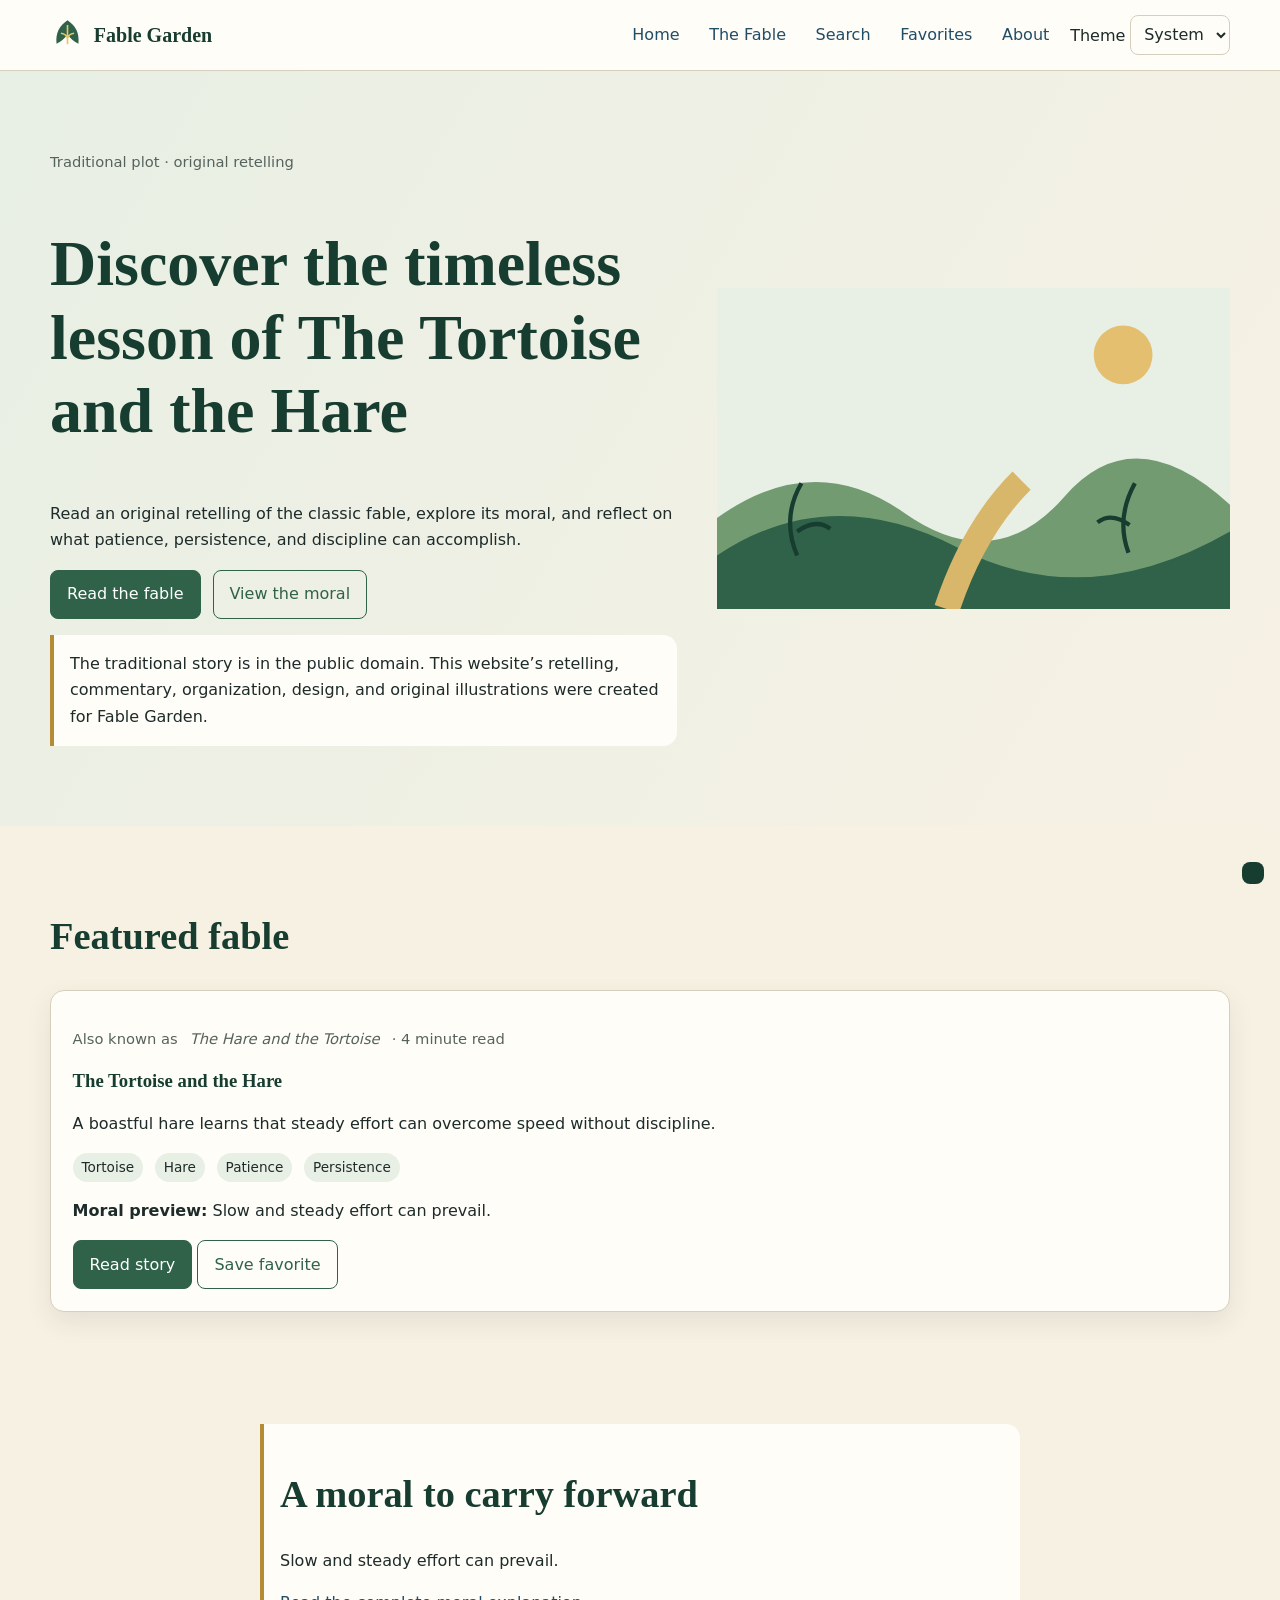
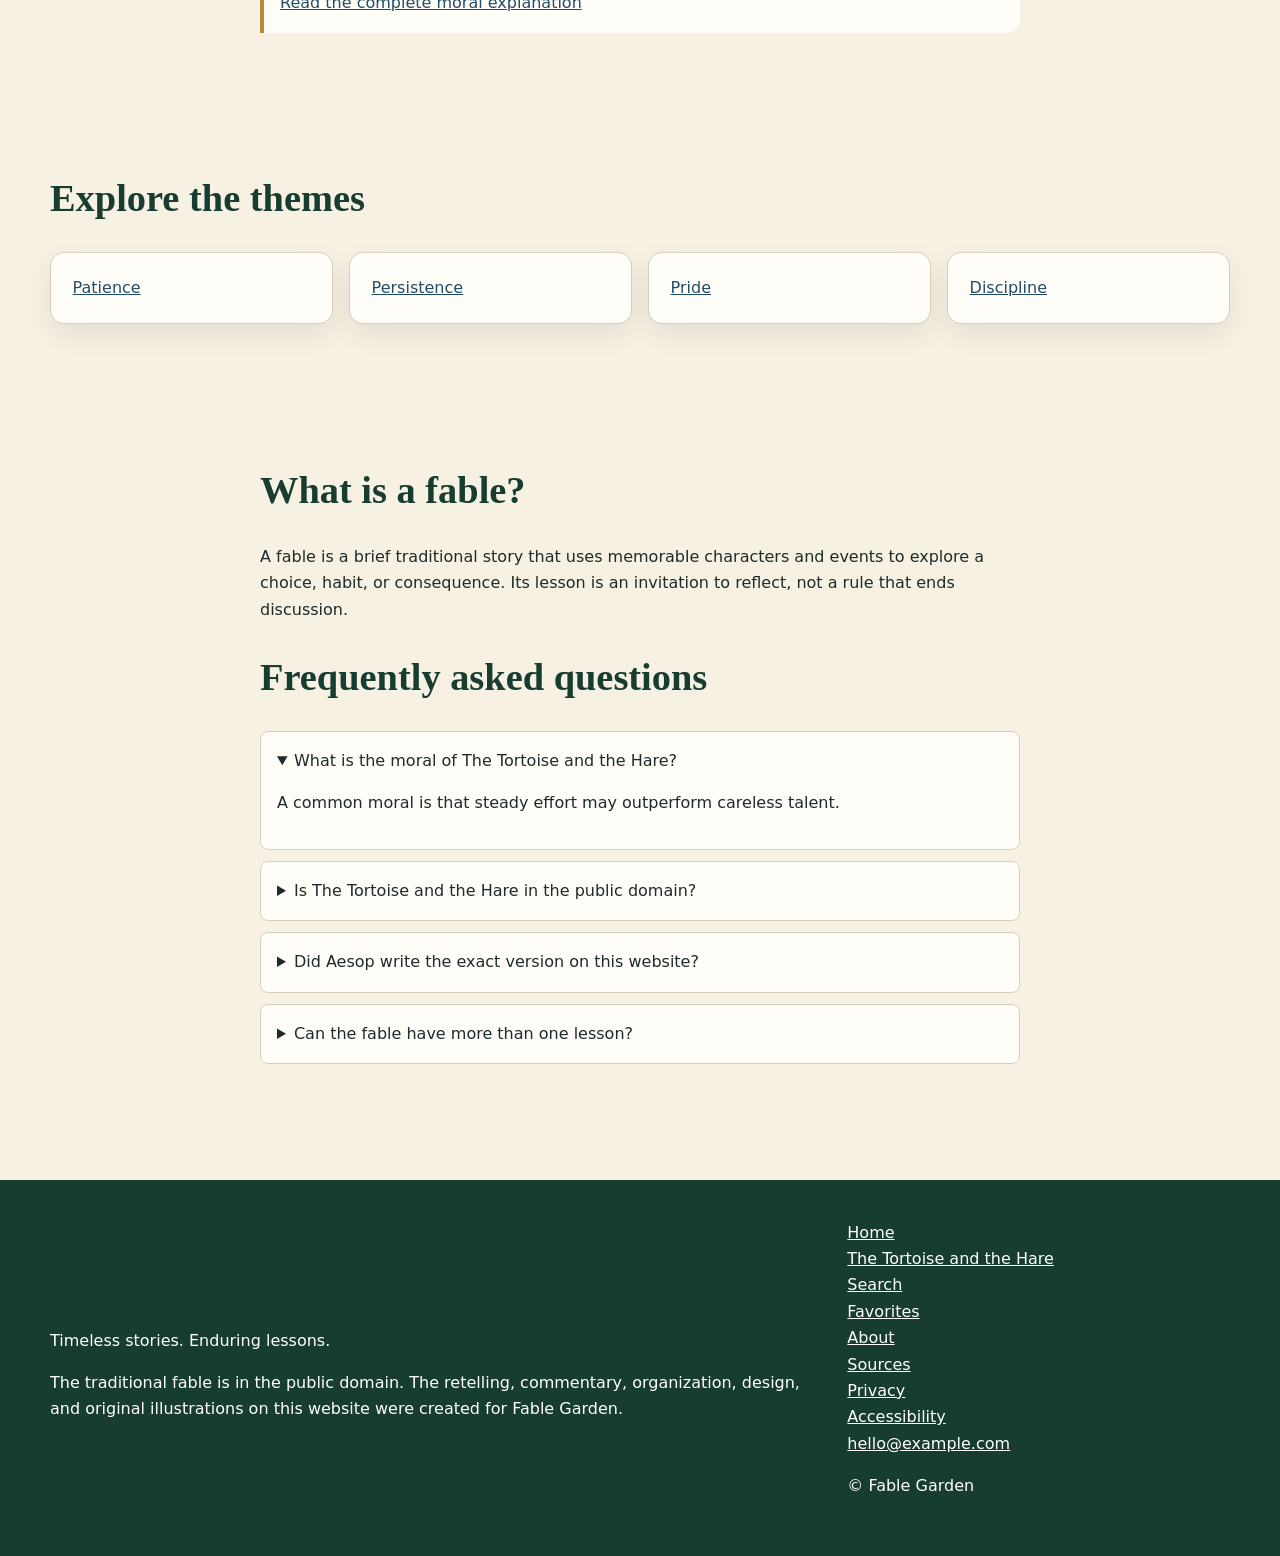
==== fable-garden-test/index.html @ 75334b44 "Build Fable Garden static SEO test site" ====
<!doctype html><html lang="en"><head><meta charset="utf-8"><meta name="viewport" content="width=device-width, initial-scale=1"><title>The Tortoise and the Hare: Story and Moral | Fable Garden</title><meta name="description" content="Read an original retelling of The Tortoise and the Hare, explore its moral, and reflect on patience, persistence, pride, and discipline."><link rel="canonical" href="https://example.com/"><meta property="og:title" content="The Tortoise and the Hare: Story and Moral | Fable Garden"><meta property="og:description" content="Read an original retelling of The Tortoise and the Hare, explore its moral, and reflect on patience, persistence, pride, and discipline."><meta property="og:type" content="website"><meta property="og:url" content="https://example.com/"><meta property="og:image" content="https://example.com/assets/hero-garden.svg"><meta name="twitter:card" content="summary_large_image"><meta name="theme-color" content="#2f6248"><link rel="icon" href="assets/favicon.svg" type="image/svg+xml"><link rel="stylesheet" href="css/styles.css"><link rel="stylesheet" href="css/responsive.css"><link rel="stylesheet" href="css/print.css"><script type="application/ld+json">{"@context":"https://schema.org","@graph":[{"@type":"WebSite","name":"Fable Garden","url":"https://example.com/"},{"@type":"Organization","name":"Fable Garden","url":"https://example.com/"},{"@type":"FAQPage","mainEntity":[{"@type":"Question","name":"What is the moral of The Tortoise and the Hare?","acceptedAnswer":{"@type":"Answer","text":"A common moral is that steady effort may outperform careless talent."}},{"@type":"Question","name":"Is The Tortoise and the Hare in the public domain?","acceptedAnswer":{"@type":"Answer","text":"The traditional story is public domain; this site’s original retelling and artwork are new."}}]}</script></head>
<body data-page="home"><a class="skip" href="#main">Skip to content</a><header class="site-header"><div class="container header-inner"><a class="brand" href="index.html"><img src="assets/logo.svg" alt="" width="35" height="35">Fable Garden</a><button class="menu-button secondary" aria-expanded="false" aria-controls="site-nav">Menu</button><nav class="site-nav" id="site-nav" aria-label="Primary"><a href="index.html">Home</a><a href="fables/tortoise-and-the-hare.html">The Fable</a><a href="search.html">Search</a><a href="favorites.html">Favorites</a><a href="about.html">About</a><label>Theme <select class="theme-select" id="theme-select" aria-label="Theme"><option value="system">System</option><option value="light">Light</option><option value="dark">Dark</option></select></label></nav></div></header><main id="main"><section class="hero"><div class="container hero-grid"><div><p class="meta">Traditional plot · original retelling</p><h1>Discover the timeless lesson of The Tortoise and the Hare</h1><p>Read an original retelling of the classic fable, explore its moral, and reflect on what patience, persistence, and discipline can accomplish.</p><p class="actions"><a class="button" href="fables/tortoise-and-the-hare.html">Read the fable</a><a class="button secondary" href="fables/tortoise-and-the-hare.html#moral">View the moral</a></p><p class="notice">The traditional story is in the public domain. This website’s retelling, commentary, organization, design, and original illustrations were created for Fable Garden.</p></div><img src="assets/hero-garden.svg" alt="A quiet illustrated garden with a winding path" width="960" height="600" decoding="async"></div></section><section class="section"><div class="container"><h2>Featured fable</h2><article class="card"><p class="meta">Also known as <em>The Hare and the Tortoise</em> · 4 minute read</p><h3>The Tortoise and the Hare</h3><p>A boastful hare learns that steady effort can overcome speed without discipline.</p><div class="tags"><span class="tag">Tortoise</span><span class="tag">Hare</span><span class="tag">Patience</span><span class="tag">Persistence</span></div><p><strong>Moral preview:</strong> Slow and steady effort can prevail.</p><a class="button" href="fables/tortoise-and-the-hare.html">Read story</a> <button class="secondary" data-favorite-id="tortoise-and-the-hare" aria-pressed="false">Save favorite</button></article></div></section><section class="section" id="moral"><div class="reading callout"><h2>A moral to carry forward</h2><p>Slow and steady effort can prevail.</p><a href="fables/tortoise-and-the-hare.html#moral">Read the complete moral explanation</a></div></section><section class="section"><div class="container"><h2>Explore the themes</h2><div class="theme-grid"><a class="card" href="search.html?q=patience">Patience</a><a class="card" href="search.html?q=persistence">Persistence</a><a class="card" href="search.html?q=pride">Pride</a><a class="card" href="search.html?q=discipline">Discipline</a></div></div></section><section id="recent-section" class="section hidden"><div class="container"><h2>Recently read</h2><div id="recent-list" class="actions"></div><button id="clear-history" class="secondary">Clear history</button></div></section><section class="section"><div class="reading"><h2>What is a fable?</h2><p>A fable is a brief traditional story that uses memorable characters and events to explore a choice, habit, or consequence. Its lesson is an invitation to reflect, not a rule that ends discussion.</p><h2>Frequently asked questions</h2><div class="faq"><details open><summary>What is the moral of The Tortoise and the Hare?</summary><p>A common moral is that steady effort may outperform careless talent.</p></details><details><summary>Is The Tortoise and the Hare in the public domain?</summary><p>The traditional story is public domain; this site’s original retelling and artwork are new.</p></details><details><summary>Did Aesop write the exact version on this website?</summary><p>No. This is an original retelling of a traditional fable commonly attributed to Aesop.</p></details><details><summary>Can the fable have more than one lesson?</summary><p>Yes. Readers may also reflect on pride, attention, and underestimating others.</p></details></div></div></section></main><footer class="site-footer"><div class="container footer-grid"><div><h2>Fable Garden</h2><p>Timeless stories. Enduring lessons.</p><p>The traditional fable is in the public domain. The retelling, commentary, organization, design, and original illustrations on this website were created for Fable Garden.</p></div><div><a href="index.html">Home</a><br><a href="fables/tortoise-and-the-hare.html">The Tortoise and the Hare</a><br><a href="search.html">Search</a><br><a href="favorites.html">Favorites</a><br><a href="about.html">About</a><br><a href="sources.html">Sources</a><br><a href="privacy.html">Privacy</a><br><a href="accessibility.html">Accessibility</a><br><a href="mailto:hello@example.com">hello@example.com</a><p>© <span data-year></span> Fable Garden</p></div></div></footer><div id="notification-region" class="notification-region" aria-live="polite" aria-atomic="true"></div><script src="js/config.js" defer></script><script src="js/data.js" defer></script><script src="js/utilities.js" defer></script><script src="js/navigation.js" defer></script><script src="js/theme.js" defer></script><script src="js/search.js" defer></script><script src="js/favorites.js" defer></script><script src="js/recent.js" defer></script><script src="js/share.js" defer></script><script src="js/app.js" defer></script></body></html>
---- fable-garden-test/css/styles.css ----
:root{--bg:#f7f1e4;--surface:#fffdf8;--surface-alt:#e8efe4;--text:#1d2b2a;--muted:#56635c;--green:#2f6248;--dark-green:#173c30;--blue:#224d66;--gold:#b68b35;--terra:#a94f3d;--border:#d7cfbe;--focus:#d56c32;--shadow:0 10px 26px #24312616;--radius:14px;--content:1180px;--reading:760px} [data-theme=dark]{--bg:#14221f;--surface:#1c2e29;--surface-alt:#243b33;--text:#f6f0e2;--muted:#c4cec5;--green:#91c59d;--dark-green:#d2ead1;--blue:#a9cde0;--gold:#e4bf70;--terra:#e89078;--border:#476157;--focus:#ffd36c;--shadow:0 10px 26px #0008}*{box-sizing:border-box}html{scroll-behavior:smooth}body{margin:0;background:var(--bg);color:var(--text);font:16px/1.65 Inter,ui-sans-serif,system-ui,-apple-system,"Segoe UI",sans-serif}h1,h2,h3{font-family:Georgia,"Times New Roman",serif;line-height:1.15;color:var(--dark-green)}h1{font-size:clamp(2.25rem,5vw,4.5rem)}h2{font-size:clamp(1.65rem,3vw,2.5rem)}a{color:var(--blue)}a:hover{color:var(--terra)}:focus-visible{outline:3px solid var(--focus);outline-offset:3px}.skip{position:absolute;left:-999px}.skip:focus{left:1rem;top:1rem;background:var(--surface);padding:.6rem;z-index:9}.container{width:min(calc(100% - 2rem),var(--content));margin:auto}.reading{max-width:var(--reading);margin:auto}.site-header{border-bottom:1px solid var(--border);background:var(--surface)}.header-inner,.site-nav,.actions,.meta,.tags{display:flex;align-items:center;gap:.75rem}.header-inner{justify-content:space-between;min-height:70px}.brand{display:flex;align-items:center;gap:.55rem;color:var(--dark-green);font:700 1.25rem Georgia,serif;text-decoration:none}.brand img{width:35px;height:35px}.site-nav a{text-decoration:none;padding:.55rem}.theme-select,button,input{font:inherit}.theme-select,input{padding:.55rem;border:1px solid var(--border);border-radius:8px;background:var(--surface);color:var(--text)}button,.button{border:1px solid var(--green);border-radius:8px;background:var(--green);color:#fff;padding:.65rem 1rem;cursor:pointer;text-decoration:none;display:inline-block;min-height:42px}.button.secondary,button.secondary{background:transparent;color:var(--green)}.menu-button{display:none}.hero{padding:4rem 0;background:linear-gradient(120deg,var(--surface-alt),var(--bg))}.hero-grid{display:grid;grid-template-columns:1.1fr .9fr;gap:2.5rem;align-items:center}.hero img{width:100%;height:auto}.notice,.callout{border-left:4px solid var(--gold);padding:1rem;background:var(--surface);border-radius:0 var(--radius) var(--radius) 0}.section{padding:3.5rem 0}.cards,.theme-grid{display:grid;grid-template-columns:repeat(auto-fit,minmax(220px,1fr));gap:1rem}.card{background:var(--surface);border:1px solid var(--border);border-radius:var(--radius);padding:1.35rem;box-shadow:var(--shadow)}.tag{font-size:.85rem;padding:.2rem .55rem;background:var(--surface-alt);border-radius:99px}.meta{flex-wrap:wrap;color:var(--muted);font-size:.92rem}.article-image{width:100%;height:auto;border-radius:var(--radius);border:1px solid var(--border)}.article p{font-size:1.1rem}.breadcrumb{padding:1.5rem 0;font-size:.9rem}.faq details{background:var(--surface);border:1px solid var(--border);padding:1rem;margin:.7rem 0;border-radius:8px}.site-footer{background:var(--dark-green);color:#fff;padding:2.5rem 0;margin-top:3rem}.site-footer a{color:#fff}.footer-grid{display:grid;grid-template-columns:2fr 1fr;gap:2rem}.notification-region{position:fixed;right:1rem;bottom:1rem;background:var(--dark-green);color:#fff;padding:.7rem;border-radius:8px;z-index:10}.hidden{display:none!important}.results{margin-top:1rem}.search-form{display:flex;gap:.5rem;flex-wrap:wrap}.search-form input{flex:1;min-width:200px}.stat{font-weight:bold;color:var(--green)}.page-header{padding:2.5rem 0 1rem}.divider{display:block;width:180px;margin:1.4rem auto}
@media(prefers-reduced-motion:reduce){*,*:before,*:after{scroll-behavior:auto!important;transition:none!important}}
---- fable-garden-test/css/responsive.css ----
@media(max-width:760px){.menu-button{display:block}.site-nav{display:none;position:absolute;top:70px;left:0;right:0;background:var(--surface);border-bottom:1px solid var(--border);padding:1rem;flex-direction:column;align-items:stretch;z-index:5}.site-nav.open{display:flex}.site-nav a{padding:.75rem}.hero-grid,.footer-grid{grid-template-columns:1fr}.hero{padding:2.5rem 0}.header-inner{gap:.5rem}.theme-select{max-width:95px}.section{padding:2.4rem 0}.actions{flex-wrap:wrap}}@media(max-width:360px){.container{width:min(calc(100% - 1rem),var(--content))}h1{font-size:2.1rem}}
---- fable-garden-test/css/print.css ----
@media print{body{background:#fff;color:#000;font-size:11pt}.site-header,.site-footer,.actions,.breadcrumb,.article-image,.hero,.menu-button,.theme-select,.skip,#notification-region{display:none!important}.container,.reading{width:auto;max-width:none}.article p{font-size:11pt}.callout{border:1px solid #000;break-inside:avoid}a{color:#000;text-decoration:none}.print-url{display:block}}
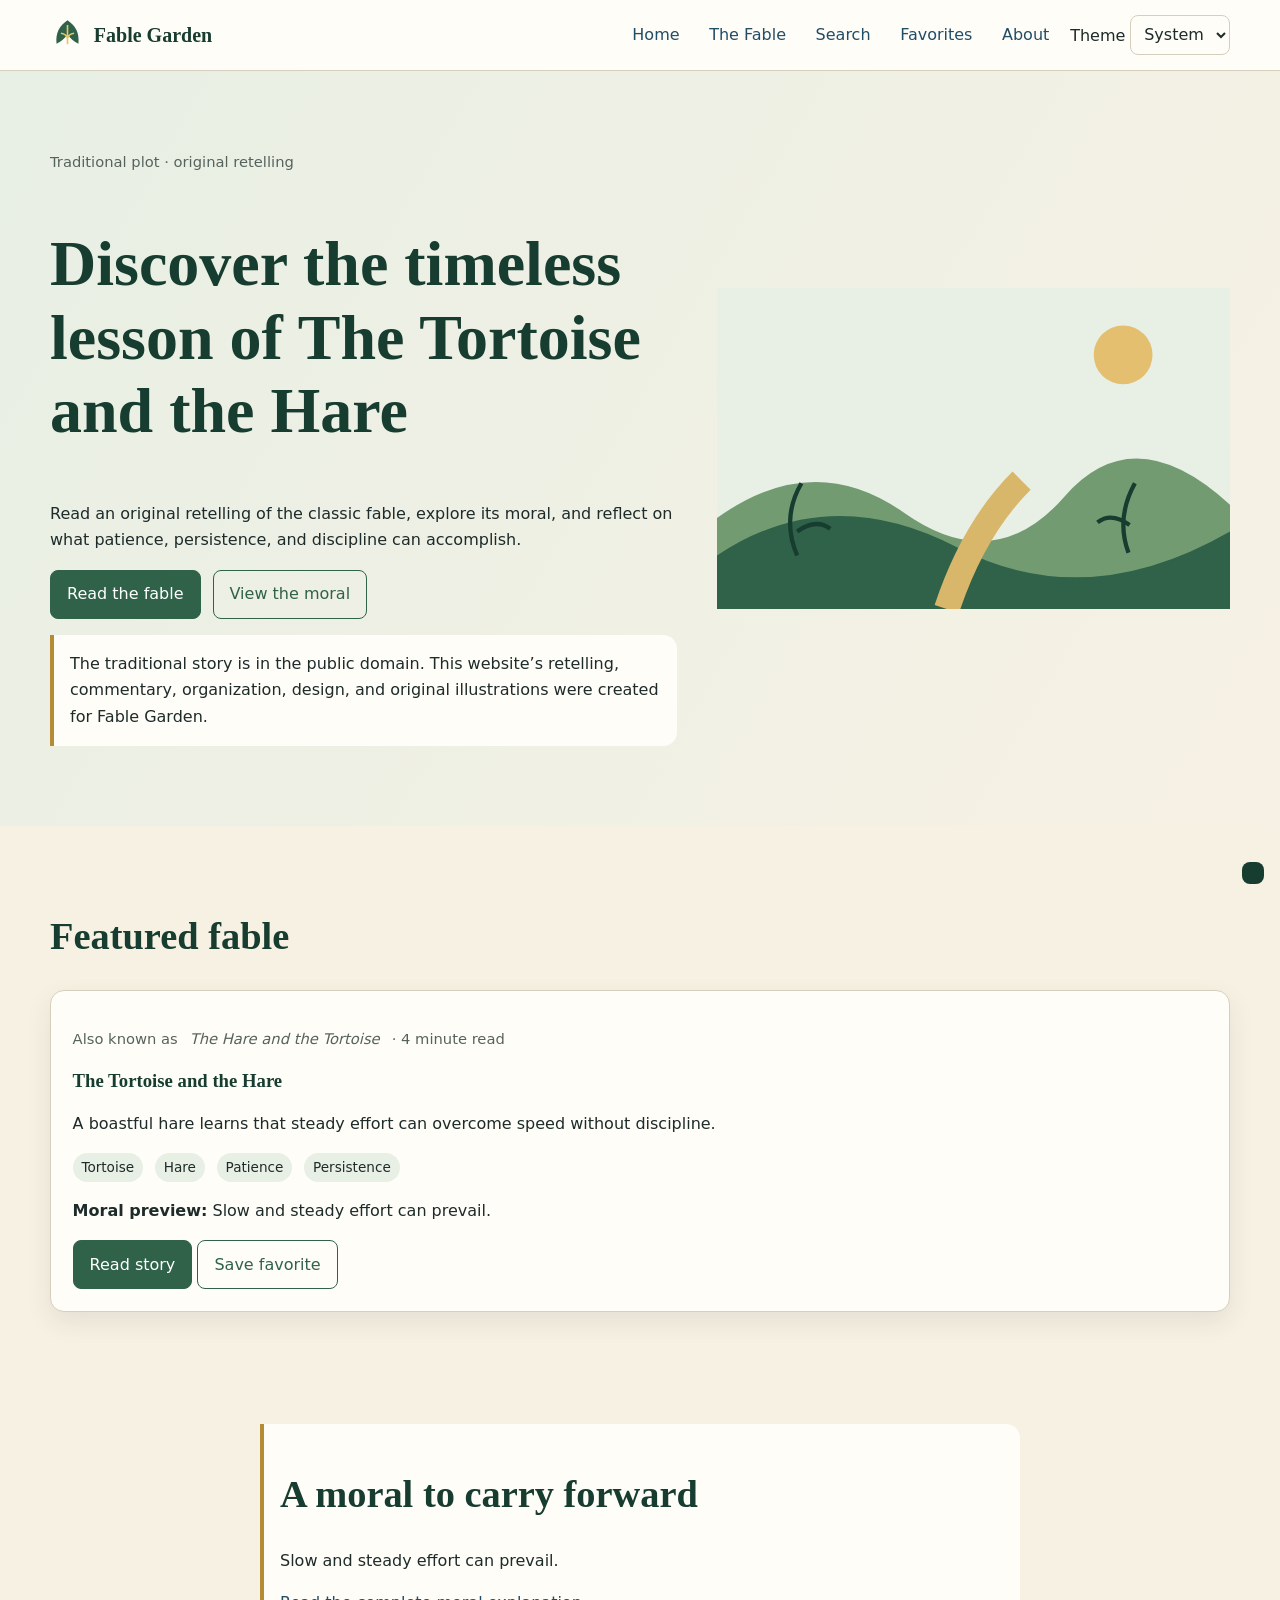
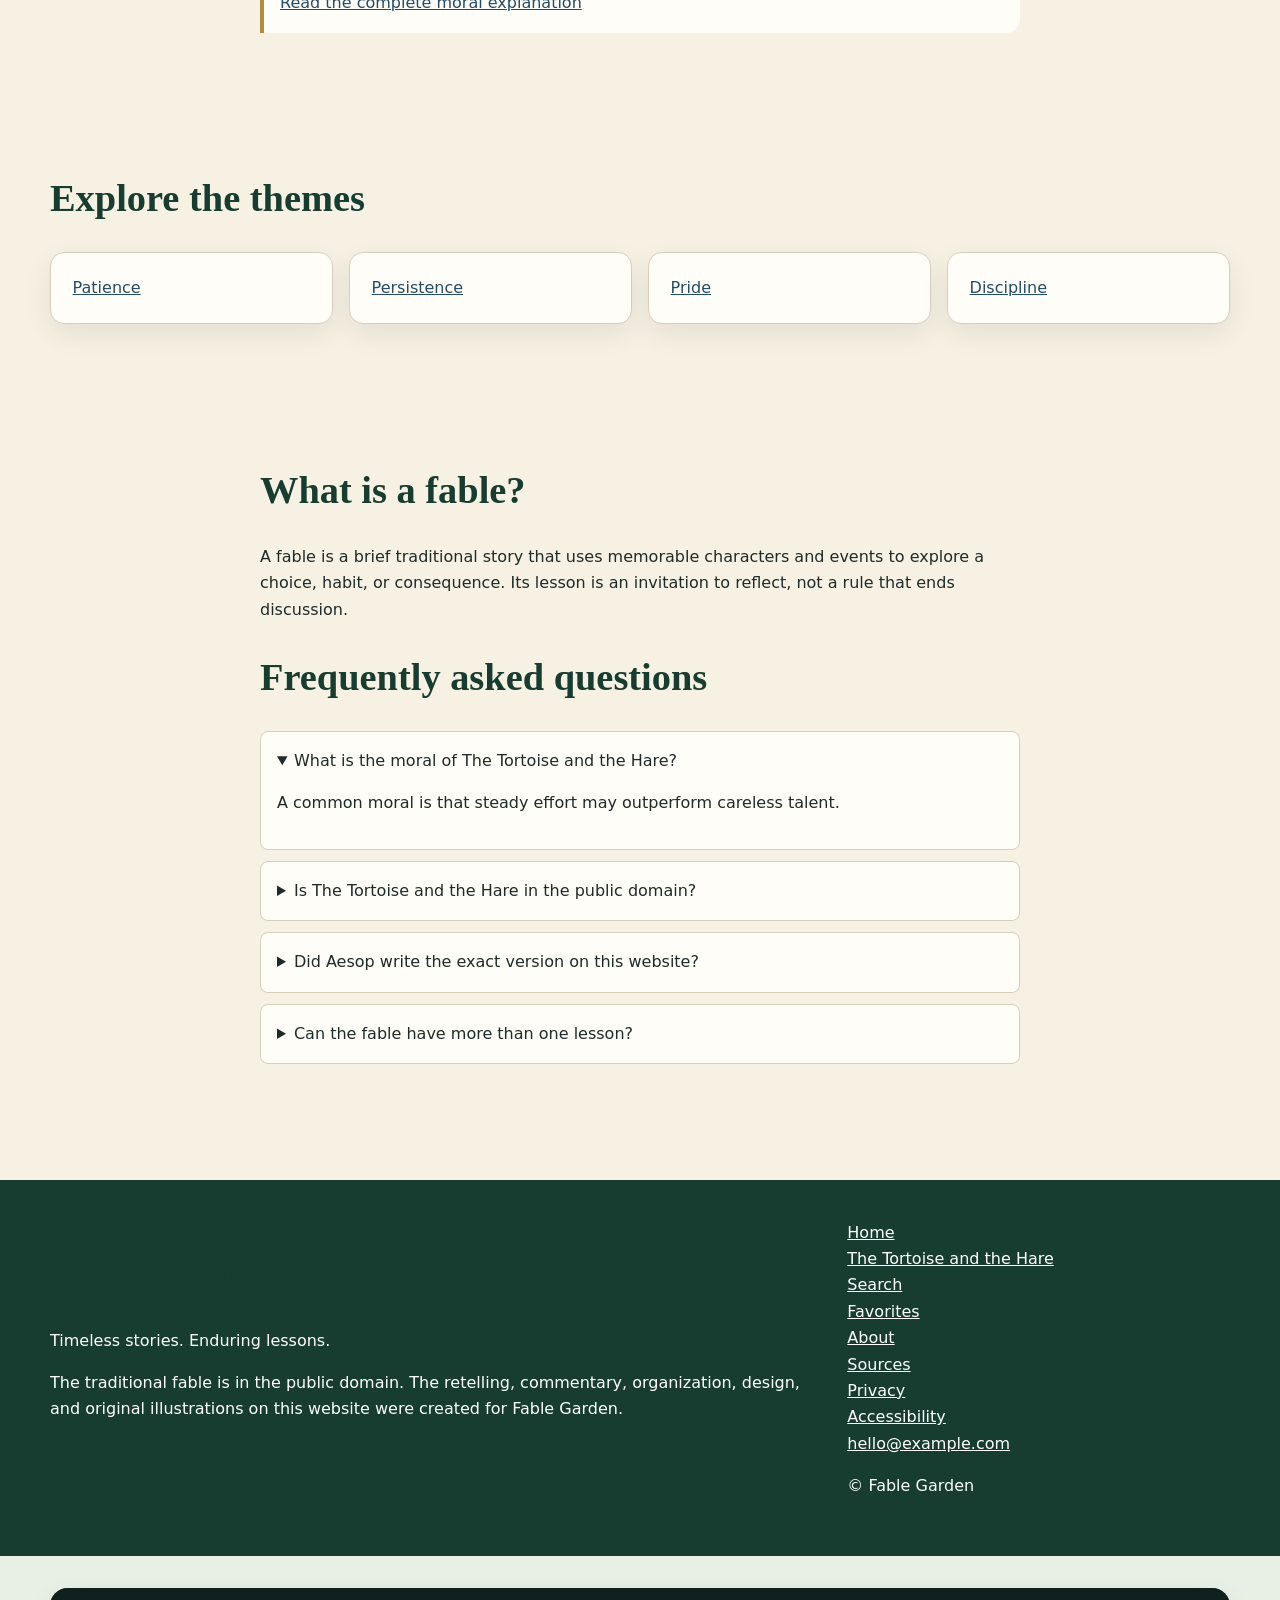
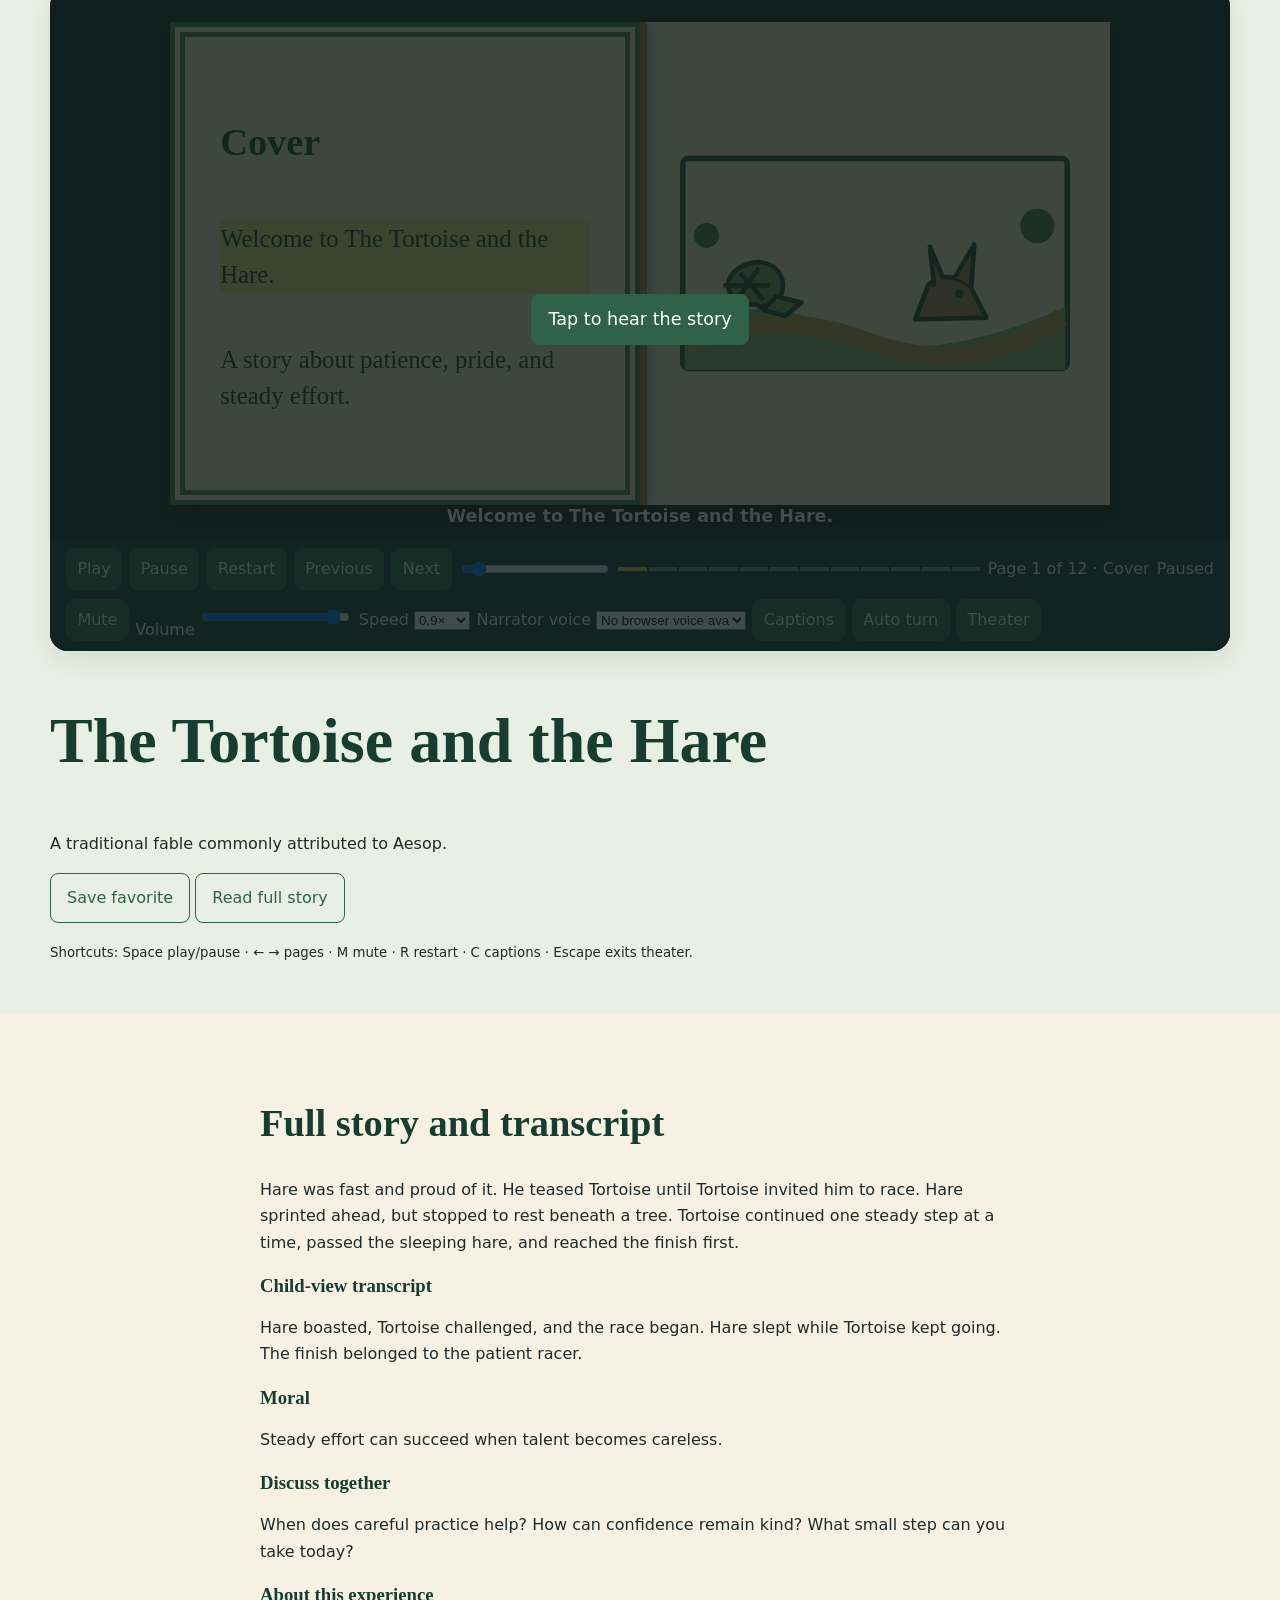
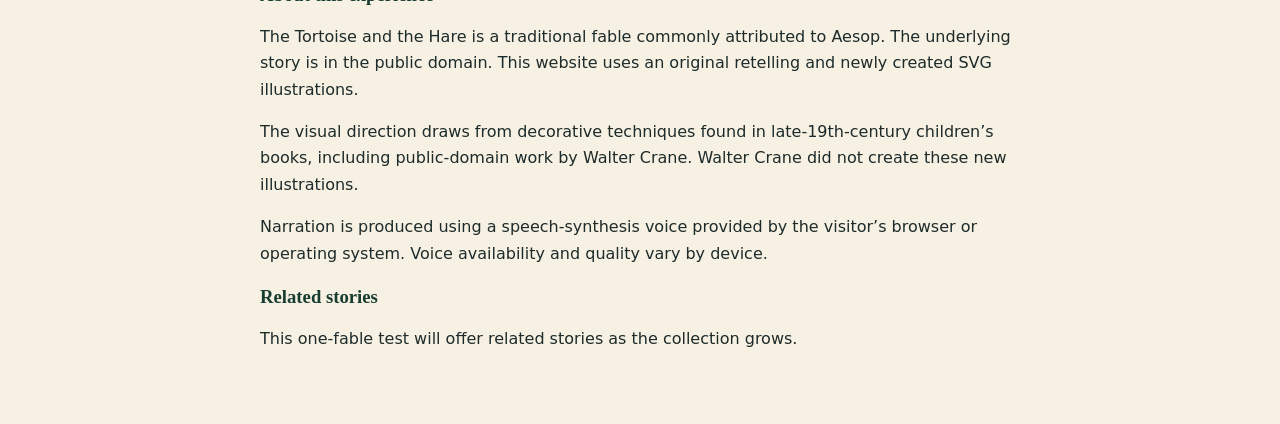
==== commit dfcbcad2: "Add interactive illustrated story player" ====
--- a/fable-garden-test/index.html
+++ b/fable-garden-test/index.html
@@ -1,2 +1,3 @@
-<!doctype html><html lang="en"><head><meta charset="utf-8"><meta name="viewport" content="width=device-width, initial-scale=1"><title>The Tortoise and the Hare: Story and Moral | Fable Garden</title><meta name="description" content="Read an original retelling of The Tortoise and the Hare, explore its moral, and reflect on patience, persistence, pride, and discipline."><link rel="canonical" href="https://example.com/"><meta property="og:title" content="The Tortoise and the Hare: Story and Moral | Fable Garden"><meta property="og:description" content="Read an original retelling of The Tortoise and the Hare, explore its moral, and reflect on patience, persistence, pride, and discipline."><meta property="og:type" content="website"><meta property="og:url" content="https://example.com/"><meta property="og:image" content="https://example.com/assets/hero-garden.svg"><meta name="twitter:card" content="summary_large_image"><meta name="theme-color" content="#2f6248"><link rel="icon" href="assets/favicon.svg" type="image/svg+xml"><link rel="stylesheet" href="css/styles.css"><link rel="stylesheet" href="css/responsive.css"><link rel="stylesheet" href="css/print.css"><script type="application/ld+json">{"@context":"https://schema.org","@graph":[{"@type":"WebSite","name":"Fable Garden","url":"https://example.com/"},{"@type":"Organization","name":"Fable Garden","url":"https://example.com/"},{"@type":"FAQPage","mainEntity":[{"@type":"Question","name":"What is the moral of The Tortoise and the Hare?","acceptedAnswer":{"@type":"Answer","text":"A common moral is that steady effort may outperform careless talent."}},{"@type":"Question","name":"Is The Tortoise and the Hare in the public domain?","acceptedAnswer":{"@type":"Answer","text":"The traditional story is public domain; this site’s original retelling and artwork are new."}}]}</script></head>
-<body data-page="home"><a class="skip" href="#main">Skip to content</a><header class="site-header"><div class="container header-inner"><a class="brand" href="index.html"><img src="assets/logo.svg" alt="" width="35" height="35">Fable Garden</a><button class="menu-button secondary" aria-expanded="false" aria-controls="site-nav">Menu</button><nav class="site-nav" id="site-nav" aria-label="Primary"><a href="index.html">Home</a><a href="fables/tortoise-and-the-hare.html">The Fable</a><a href="search.html">Search</a><a href="favorites.html">Favorites</a><a href="about.html">About</a><label>Theme <select class="theme-select" id="theme-select" aria-label="Theme"><option value="system">System</option><option value="light">Light</option><option value="dark">Dark</option></select></label></nav></div></header><main id="main"><section class="hero"><div class="container hero-grid"><div><p class="meta">Traditional plot · original retelling</p><h1>Discover the timeless lesson of The Tortoise and the Hare</h1><p>Read an original retelling of the classic fable, explore its moral, and reflect on what patience, persistence, and discipline can accomplish.</p><p class="actions"><a class="button" href="fables/tortoise-and-the-hare.html">Read the fable</a><a class="button secondary" href="fables/tortoise-and-the-hare.html#moral">View the moral</a></p><p class="notice">The traditional story is in the public domain. This website’s retelling, commentary, organization, design, and original illustrations were created for Fable Garden.</p></div><img src="assets/hero-garden.svg" alt="A quiet illustrated garden with a winding path" width="960" height="600" decoding="async"></div></section><section class="section"><div class="container"><h2>Featured fable</h2><article class="card"><p class="meta">Also known as <em>The Hare and the Tortoise</em> · 4 minute read</p><h3>The Tortoise and the Hare</h3><p>A boastful hare learns that steady effort can overcome speed without discipline.</p><div class="tags"><span class="tag">Tortoise</span><span class="tag">Hare</span><span class="tag">Patience</span><span class="tag">Persistence</span></div><p><strong>Moral preview:</strong> Slow and steady effort can prevail.</p><a class="button" href="fables/tortoise-and-the-hare.html">Read story</a> <button class="secondary" data-favorite-id="tortoise-and-the-hare" aria-pressed="false">Save favorite</button></article></div></section><section class="section" id="moral"><div class="reading callout"><h2>A moral to carry forward</h2><p>Slow and steady effort can prevail.</p><a href="fables/tortoise-and-the-hare.html#moral">Read the complete moral explanation</a></div></section><section class="section"><div class="container"><h2>Explore the themes</h2><div class="theme-grid"><a class="card" href="search.html?q=patience">Patience</a><a class="card" href="search.html?q=persistence">Persistence</a><a class="card" href="search.html?q=pride">Pride</a><a class="card" href="search.html?q=discipline">Discipline</a></div></div></section><section id="recent-section" class="section hidden"><div class="container"><h2>Recently read</h2><div id="recent-list" class="actions"></div><button id="clear-history" class="secondary">Clear history</button></div></section><section class="section"><div class="reading"><h2>What is a fable?</h2><p>A fable is a brief traditional story that uses memorable characters and events to explore a choice, habit, or consequence. Its lesson is an invitation to reflect, not a rule that ends discussion.</p><h2>Frequently asked questions</h2><div class="faq"><details open><summary>What is the moral of The Tortoise and the Hare?</summary><p>A common moral is that steady effort may outperform careless talent.</p></details><details><summary>Is The Tortoise and the Hare in the public domain?</summary><p>The traditional story is public domain; this site’s original retelling and artwork are new.</p></details><details><summary>Did Aesop write the exact version on this website?</summary><p>No. This is an original retelling of a traditional fable commonly attributed to Aesop.</p></details><details><summary>Can the fable have more than one lesson?</summary><p>Yes. Readers may also reflect on pride, attention, and underestimating others.</p></details></div></div></section></main><footer class="site-footer"><div class="container footer-grid"><div><h2>Fable Garden</h2><p>Timeless stories. Enduring lessons.</p><p>The traditional fable is in the public domain. The retelling, commentary, organization, design, and original illustrations on this website were created for Fable Garden.</p></div><div><a href="index.html">Home</a><br><a href="fables/tortoise-and-the-hare.html">The Tortoise and the Hare</a><br><a href="search.html">Search</a><br><a href="favorites.html">Favorites</a><br><a href="about.html">About</a><br><a href="sources.html">Sources</a><br><a href="privacy.html">Privacy</a><br><a href="accessibility.html">Accessibility</a><br><a href="mailto:hello@example.com">hello@example.com</a><p>© <span data-year></span> Fable Garden</p></div></div></footer><div id="notification-region" class="notification-region" aria-live="polite" aria-atomic="true"></div><script src="js/config.js" defer></script><script src="js/data.js" defer></script><script src="js/utilities.js" defer></script><script src="js/navigation.js" defer></script><script src="js/theme.js" defer></script><script src="js/search.js" defer></script><script src="js/favorites.js" defer></script><script src="js/recent.js" defer></script><script src="js/share.js" defer></script><script src="js/app.js" defer></script></body></html>
+<!doctype html><html lang="en"><head><meta charset="utf-8"><meta name="viewport" content="width=device-width, initial-scale=1"><title>The Tortoise and the Hare: Story and Moral | Fable Garden</title><meta name="description" content="Read an original retelling of The Tortoise and the Hare, explore its moral, and reflect on patience, persistence, pride, and discipline."><link rel="canonical" href="https://example.com/"><meta property="og:title" content="The Tortoise and the Hare: Story and Moral | Fable Garden"><meta property="og:description" content="Read an original retelling of The Tortoise and the Hare, explore its moral, and reflect on patience, persistence, pride, and discipline."><meta property="og:type" content="website"><meta property="og:url" content="https://example.com/"><meta property="og:image" content="https://example.com/assets/hero-garden.svg"><meta name="twitter:card" content="summary_large_image"><meta name="theme-color" content="#2f6248"><link rel="icon" href="assets/favicon.svg" type="image/svg+xml"><link rel="stylesheet" href="css/styles.css"><link rel="stylesheet" href="css/responsive.css"><link rel="stylesheet" href="css/print.css"><link rel="stylesheet" href="css/story-player.css"><link rel="stylesheet" href="css/story-print.css"><script type="application/ld+json">{"@context":"https://schema.org","@graph":[{"@type":"WebSite","name":"Fable Garden","url":"https://example.com/"},{"@type":"Organization","name":"Fable Garden","url":"https://example.com/"},{"@type":"FAQPage","mainEntity":[{"@type":"Question","name":"What is the moral of The Tortoise and the Hare?","acceptedAnswer":{"@type":"Answer","text":"A common moral is that steady effort may outperform careless talent."}},{"@type":"Question","name":"Is The Tortoise and the Hare in the public domain?","acceptedAnswer":{"@type":"Answer","text":"The traditional story is public domain; this site’s original retelling and artwork are new."}}]}</script></head>
+<body data-page="home"><a class="skip" href="#main">Skip to content</a><header class="site-header"><div class="container header-inner"><a class="brand" href="index.html"><img src="assets/logo.svg" alt="" width="35" height="35">Fable Garden</a><button class="menu-button secondary" aria-expanded="false" aria-controls="site-nav">Menu</button><nav class="site-nav" id="site-nav" aria-label="Primary"><a href="index.html">Home</a><a href="fables/tortoise-and-the-hare.html">The Fable</a><a href="search.html">Search</a><a href="favorites.html">Favorites</a><a href="about.html">About</a><label>Theme <select class="theme-select" id="theme-select" aria-label="Theme"><option value="system">System</option><option value="light">Light</option><option value="dark">Dark</option></select></label></nav></div></header><main id="main"><section class="hero"><div class="container hero-grid"><div><p class="meta">Traditional plot · original retelling</p><h1>Discover the timeless lesson of The Tortoise and the Hare</h1><p>Read an original retelling of the classic fable, explore its moral, and reflect on what patience, persistence, and discipline can accomplish.</p><p class="actions"><a class="button" href="fables/tortoise-and-the-hare.html">Read the fable</a><a class="button secondary" href="fables/tortoise-and-the-hare.html#moral">View the moral</a></p><p class="notice">The traditional story is in the public domain. This website’s retelling, commentary, organization, design, and original illustrations were created for Fable Garden.</p></div><img src="assets/hero-garden.svg" alt="A quiet illustrated garden with a winding path" width="960" height="600" decoding="async"></div></section><section class="section"><div class="container"><h2>Featured fable</h2><article class="card"><p class="meta">Also known as <em>The Hare and the Tortoise</em> · 4 minute read</p><h3>The Tortoise and the Hare</h3><p>A boastful hare learns that steady effort can overcome speed without discipline.</p><div class="tags"><span class="tag">Tortoise</span><span class="tag">Hare</span><span class="tag">Patience</span><span class="tag">Persistence</span></div><p><strong>Moral preview:</strong> Slow and steady effort can prevail.</p><a class="button" href="fables/tortoise-and-the-hare.html">Read story</a> <button class="secondary" data-favorite-id="tortoise-and-the-hare" aria-pressed="false">Save favorite</button></article></div></section><section class="section" id="moral"><div class="reading callout"><h2>A moral to carry forward</h2><p>Slow and steady effort can prevail.</p><a href="fables/tortoise-and-the-hare.html#moral">Read the complete moral explanation</a></div></section><section class="section"><div class="container"><h2>Explore the themes</h2><div class="theme-grid"><a class="card" href="search.html?q=patience">Patience</a><a class="card" href="search.html?q=persistence">Persistence</a><a class="card" href="search.html?q=pride">Pride</a><a class="card" href="search.html?q=discipline">Discipline</a></div></div></section><section id="recent-section" class="section hidden"><div class="container"><h2>Recently read</h2><div id="recent-list" class="actions"></div><button id="clear-history" class="secondary">Clear history</button></div></section><section class="section"><div class="reading"><h2>What is a fable?</h2><p>A fable is a brief traditional story that uses memorable characters and events to explore a choice, habit, or consequence. Its lesson is an invitation to reflect, not a rule that ends discussion.</p><h2>Frequently asked questions</h2><div class="faq"><details open><summary>What is the moral of The Tortoise and the Hare?</summary><p>A common moral is that steady effort may outperform careless talent.</p></details><details><summary>Is The Tortoise and the Hare in the public domain?</summary><p>The traditional story is public domain; this site’s original retelling and artwork are new.</p></details><details><summary>Did Aesop write the exact version on this website?</summary><p>No. This is an original retelling of a traditional fable commonly attributed to Aesop.</p></details><details><summary>Can the fable have more than one lesson?</summary><p>Yes. Readers may also reflect on pride, attention, and underestimating others.</p></details></div></div></section></main><footer class="site-footer"><div class="container footer-grid"><div><h2>Fable Garden</h2><p>Timeless stories. Enduring lessons.</p><p>The traditional fable is in the public domain. The retelling, commentary, organization, design, and original illustrations on this website were created for Fable Garden.</p></div><div><a href="index.html">Home</a><br><a href="fables/tortoise-and-the-hare.html">The Tortoise and the Hare</a><br><a href="search.html">Search</a><br><a href="favorites.html">Favorites</a><br><a href="about.html">About</a><br><a href="sources.html">Sources</a><br><a href="privacy.html">Privacy</a><br><a href="accessibility.html">Accessibility</a><br><a href="mailto:hello@example.com">hello@example.com</a><p>© <span data-year></span> Fable Garden</p></div></div></footer><div id="notification-region" class="notification-region" aria-live="polite" aria-atomic="true"></div><script src="js/config.js" defer></script><script src="js/data.js" defer></script><script src="js/utilities.js" defer></script><script src="js/navigation.js" defer></script><script src="js/theme.js" defer></script><script src="js/search.js" defer></script><script src="js/favorites.js" defer></script><script src="js/recent.js" defer></script><script src="js/share.js" defer></script><script src="js/app.js" defer></script><script src="js/story-data.js" defer></script><script src="js/story-narration.js" defer></script><script src="js/story-book.js" defer></script><script src="js/story-controls.js" defer></script><script src="js/story-player.js" defer></script><script>document.addEventListener("DOMContentLoaded",function(){window.FableGarden.player.init()})</script></body></html>
+<section class="story-watch-page" aria-labelledby="story-title"><div class="container story-player-shell"><div class="story-player" data-story-player aria-label="Interactive story player"><div class="story-stage"><div class="storybook" data-storybook></div></div><div class="captions" aria-live="polite"></div><div class="story-start-overlay" data-start-overlay><button type="button" data-start-story>Tap to hear the story</button></div><div class="story-controls"><button data-play aria-label="Play story" title="Play">Play</button><button data-pause aria-label="Pause story" title="Pause">Pause</button><button data-restart aria-label="Restart story" title="Restart">Restart</button><button data-prev aria-label="Previous page" title="Previous">Previous</button><button data-next aria-label="Next page" title="Next">Next</button><input data-progress type="range" min="0" max="11" value="0" aria-label="Story page progress"><span class="page-markers"> <span></span><span></span><span></span><span></span><span></span><span></span><span></span><span></span><span></span><span></span><span></span><span></span></span><span data-page-label>Page 1 of 12</span><span data-state>Paused</span><div class="story-settings"><button data-mute aria-label="Mute narration" title="Mute">Mute</button><label>Volume <input data-volume type="range" min="0" max="1" step=".1" value="1"></label><label>Speed <select data-speed><option value=".75">0.75×</option><option value=".9" selected>0.9×</option><option value="1">1×</option><option value="1.1">1.1×</option><option value="1.25">1.25×</option></select></label><label>Narrator voice <select data-voice></select></label><button data-captions aria-pressed="true">Captions</button><button data-autoplay aria-pressed="true">Auto turn</button><button data-theater>Theater</button></div><span class="player-status" data-player-status></span></div></div><div class="story-information"><h1 id="story-title">The Tortoise and the Hare</h1><p>A traditional fable commonly attributed to Aesop.</p><p><button class="secondary" data-favorite-id="tortoise-and-the-hare">Save favorite</button> <a class="button secondary" href="#full-story">Read full story</a></p><p><small>Shortcuts: Space play/pause · ← → pages · M mute · R restart · C captions · Escape exits theater.</small></p></div></div></section><section id="full-story" class="section story-transcript"><div class="reading"><h2>Full story and transcript</h2><p>Hare was fast and proud of it. He teased Tortoise until Tortoise invited him to race. Hare sprinted ahead, but stopped to rest beneath a tree. Tortoise continued one steady step at a time, passed the sleeping hare, and reached the finish first.</p><h3>Child-view transcript</h3><p>Hare boasted, Tortoise challenged, and the race began. Hare slept while Tortoise kept going. The finish belonged to the patient racer.</p><h3>Moral</h3><p>Steady effort can succeed when talent becomes careless.</p><h3>Discuss together</h3><p>When does careful practice help? How can confidence remain kind? What small step can you take today?</p><h3>About this experience</h3><p>The Tortoise and the Hare is a traditional fable commonly attributed to Aesop. The underlying story is in the public domain. This website uses an original retelling and newly created SVG illustrations.</p><p>The visual direction draws from decorative techniques found in late-19th-century children’s books, including public-domain work by Walter Crane. Walter Crane did not create these new illustrations.</p><p>Narration is produced using a speech-synthesis voice provided by the visitor’s browser or operating system. Voice availability and quality vary by device.</p><h3>Related stories</h3><p>This one-fable test will offer related stories as the collection grows.</p></div></section>
--- a/fable-garden-test/css/story-player.css
+++ b/fable-garden-test/css/story-player.css
@@ -0,0 +1 @@
+.story-watch-page{padding:2rem 0;background:var(--surface-alt)}.story-player{background:#152421;color:#fff;aspect-ratio:16/9;max-height:760px;position:relative;border-radius:18px;overflow:hidden;box-shadow:var(--shadow)}.story-stage{height:calc(100% - 112px);display:grid;place-items:center;padding:1.2rem}.storybook{height:94%;width:min(88%,940px);display:grid;grid-template-columns:1fr 1fr;background:#f5e8c9;color:#1d2b2a;box-shadow:0 10px 22px #0008;position:relative;transform-origin:center;transition:transform .65s ease,opacity .65s}.storybook.turn{transform:rotateY(-8deg);opacity:.7}.storybook:after{content:"";position:absolute;left:50%;height:100%;border-left:7px solid #a67b45;box-shadow:4px 0 8px #0004}.book-copy,.book-art{padding:clamp(.8rem,3vw,2.2rem);min-width:0}.book-copy{display:flex;flex-direction:column;justify-content:center;border:15px double #527249}.book-copy p{font:clamp(1rem,2.2vw,1.55rem)/1.45 Georgia,serif}.book-art img{width:100%;height:100%;object-fit:contain}.currently-spoken{background:#f3d475;color:#172c27}.story-controls{height:112px;padding:.55rem 1rem;display:flex;flex-wrap:wrap;align-items:center;gap:.45rem;background:#203631}.story-controls button{padding:.4rem .65rem}.story-controls input[type=range]{min-width:90px}.story-controls select{max-width:150px}.story-start-overlay{position:absolute;inset:0;display:grid;place-items:center;background:#10201dcc;z-index:2}.story-start-overlay button{font-size:1.1rem}.story-player.is-theater{position:fixed;inset:1rem;z-index:30;aspect-ratio:auto;max-height:none}.captions{position:absolute;left:8%;right:8%;bottom:120px;text-align:center;font-weight:bold;font-size:1.1rem;text-shadow:1px 1px 2px #000}.player-status{font-size:.85rem}.story-settings{display:flex;gap:.4rem;align-items:center}.page-markers{display:flex;gap:2px;flex:1}.page-markers span{height:4px;flex:1;background:#799287}.page-markers .active{background:#e4bf70}@media(max-width:700px){.story-player{aspect-ratio:4/5}.story-stage{height:calc(100% - 175px)}.storybook{grid-template-columns:1fr;width:90%;height:96%}.book-art{display:none}.storybook:after{display:none}.story-controls{height:175px}.story-settings{width:100%}.story-player.is-theater{inset:0}.captions{bottom:185px}}@media(prefers-reduced-motion:reduce){.storybook{transition:opacity .1s!important}}
--- a/fable-garden-test/css/story-print.css
+++ b/fable-garden-test/css/story-print.css
@@ -0,0 +1 @@
+@media print{.story-watch-page{display:none!important}.story-transcript{display:block!important}}
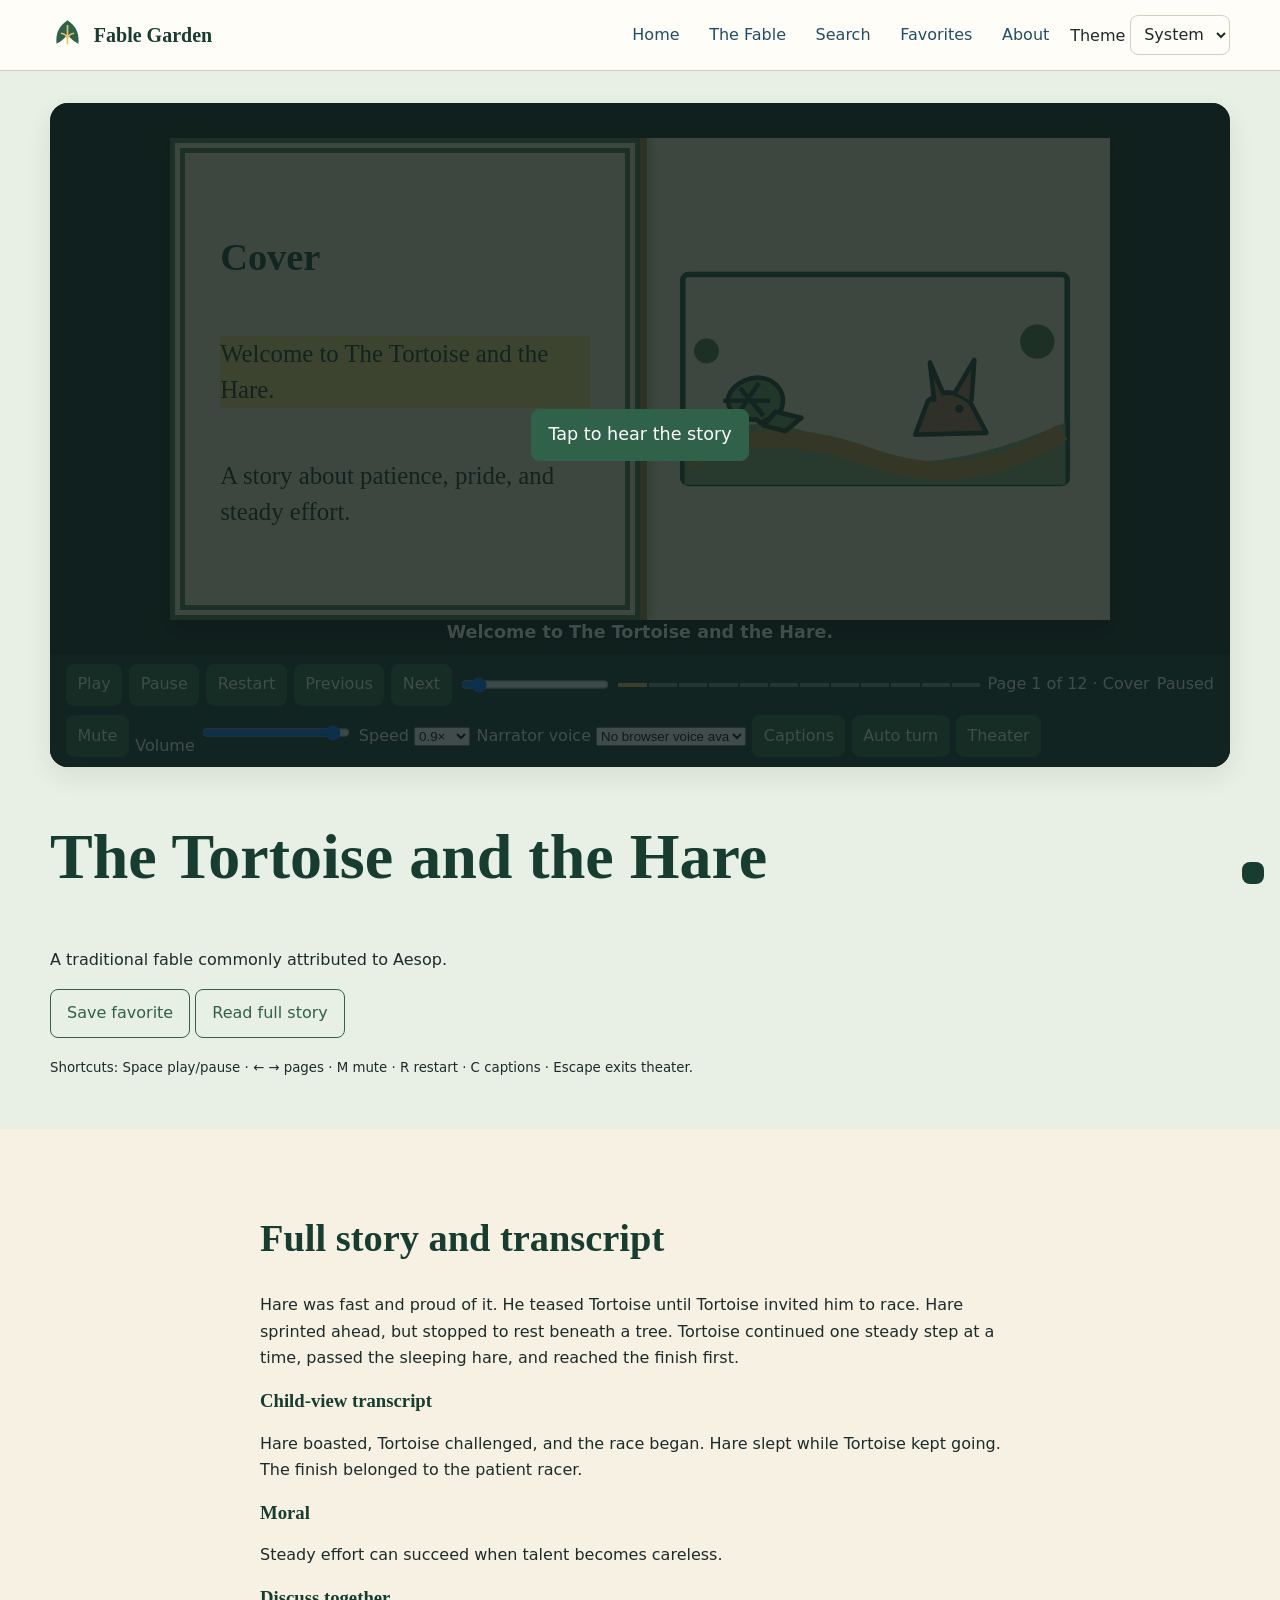
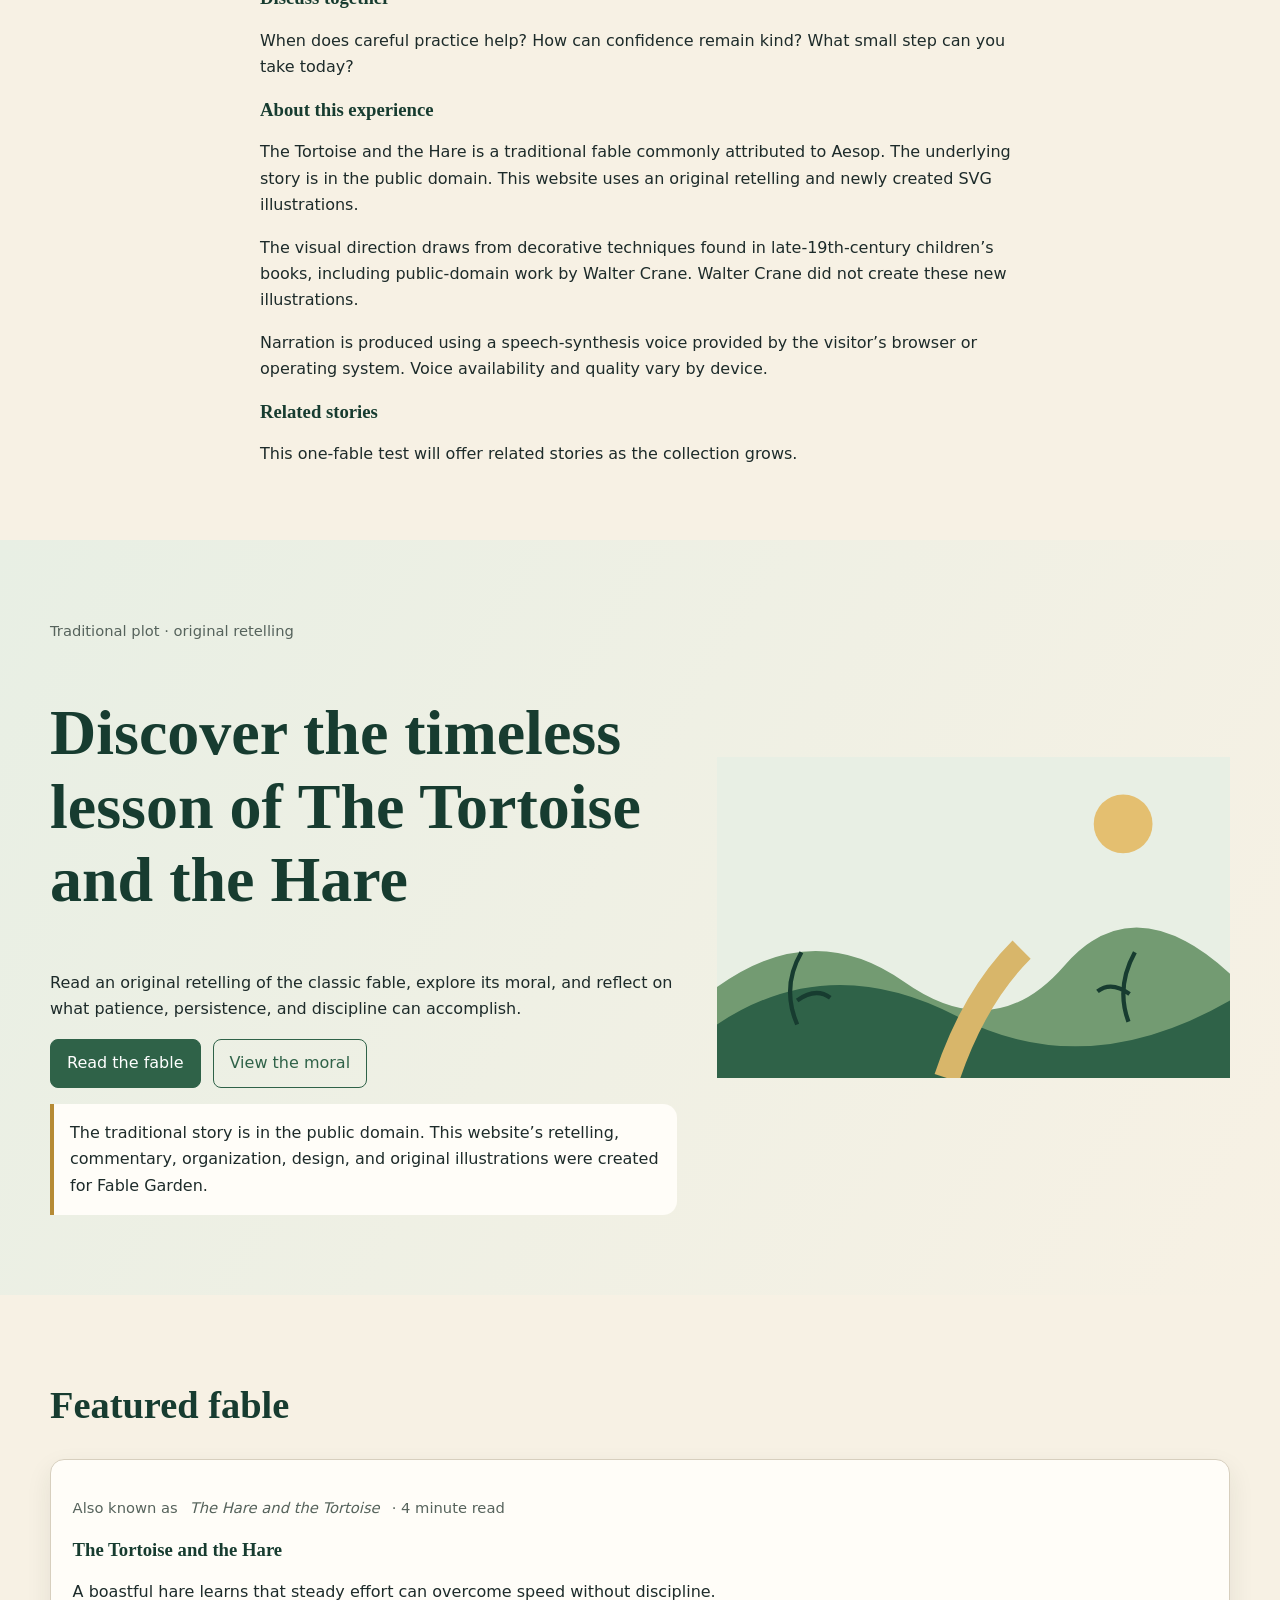
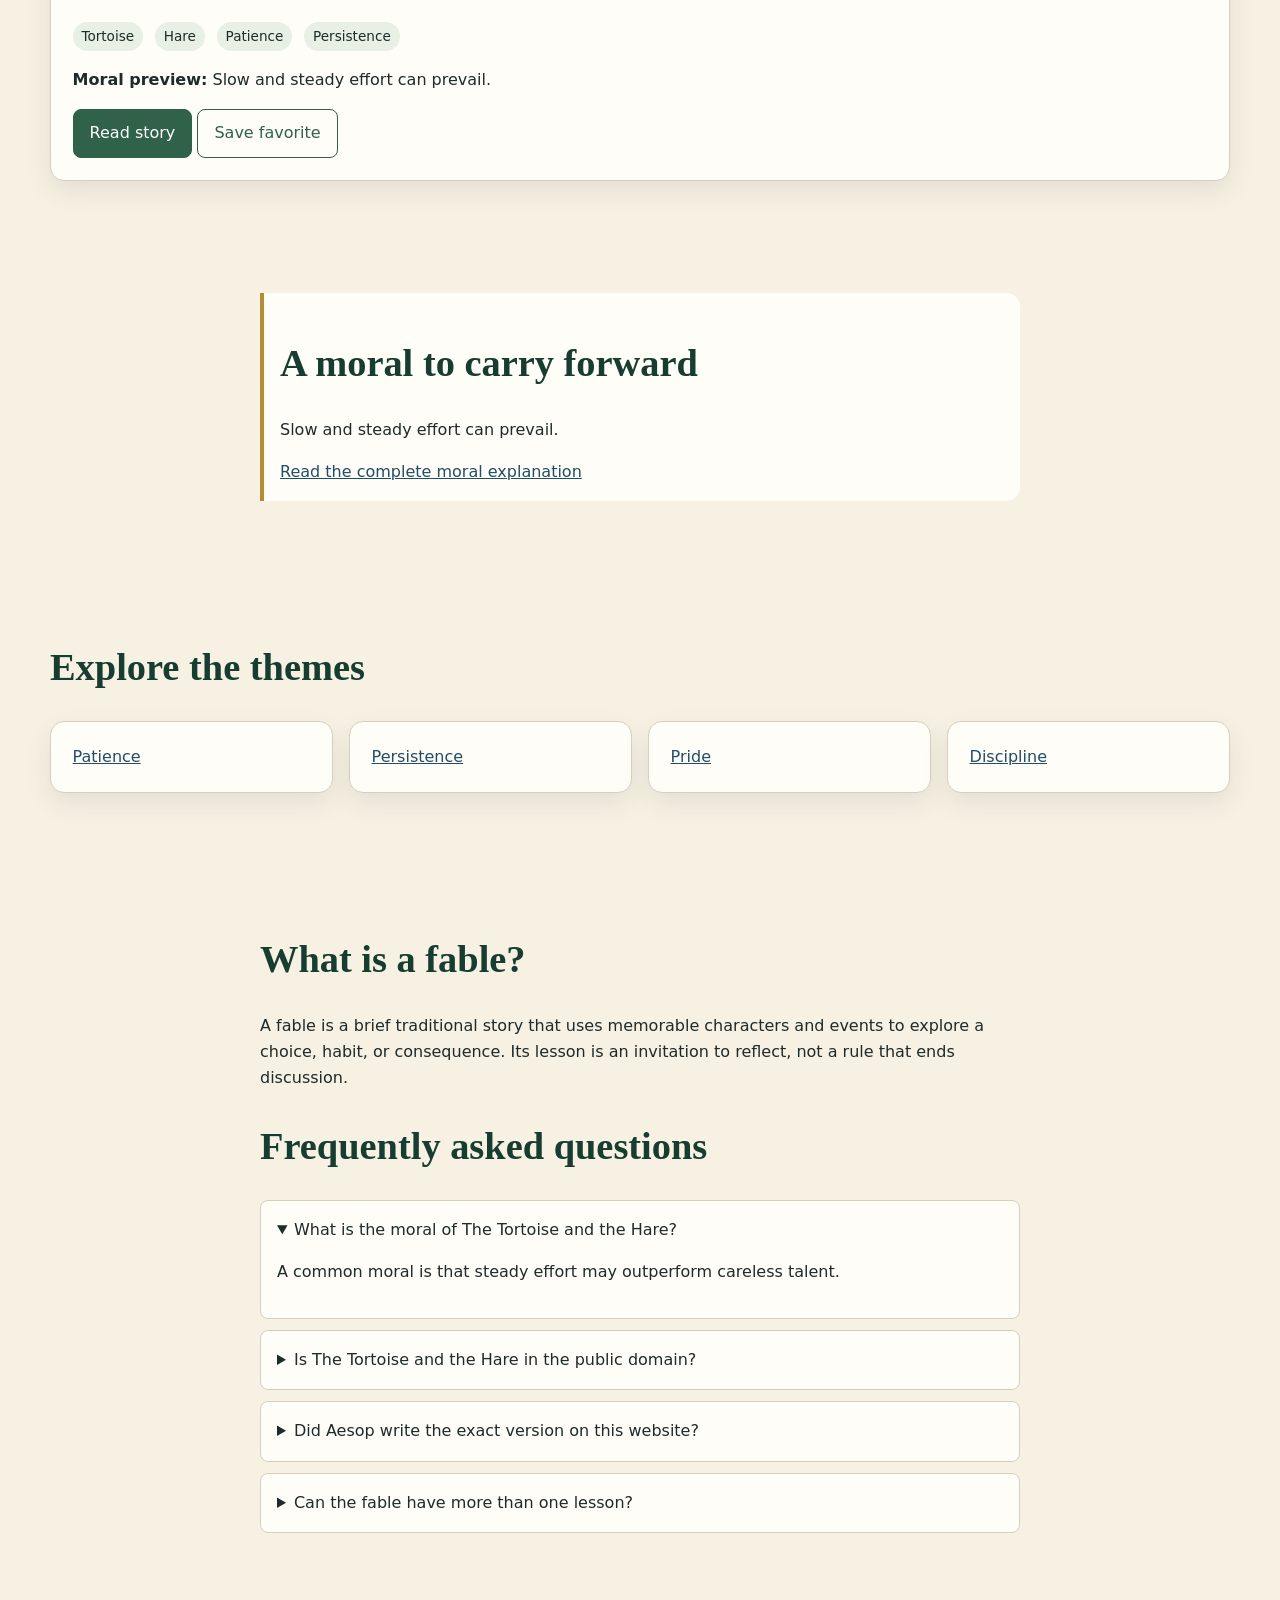
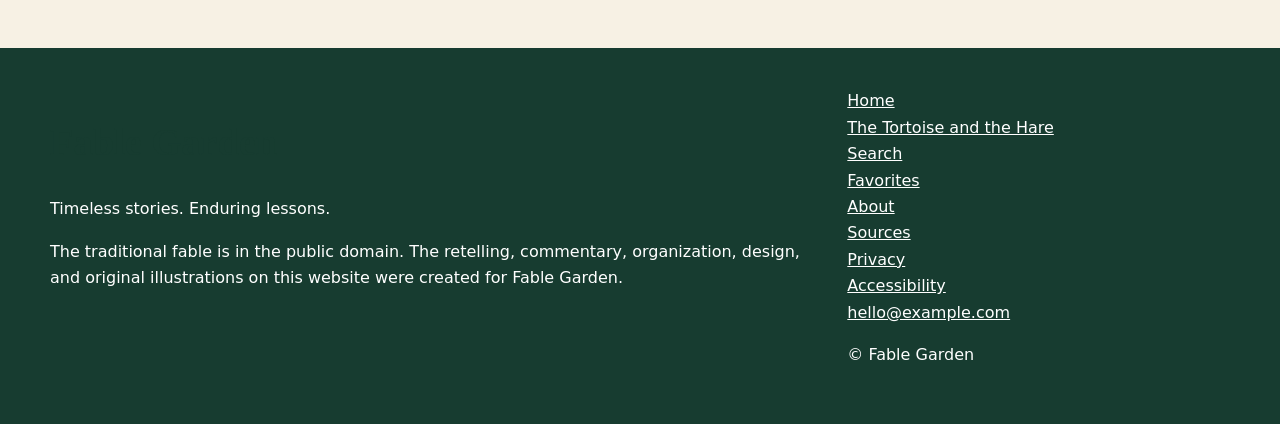
==== commit da52ae41: "Fix homepage story player placement" ====
--- a/fable-garden-test/index.html
+++ b/fable-garden-test/index.html
@@ -1,3 +1,2 @@
 <!doctype html><html lang="en"><head><meta charset="utf-8"><meta name="viewport" content="width=device-width, initial-scale=1"><title>The Tortoise and the Hare: Story and Moral | Fable Garden</title><meta name="description" content="Read an original retelling of The Tortoise and the Hare, explore its moral, and reflect on patience, persistence, pride, and discipline."><link rel="canonical" href="https://example.com/"><meta property="og:title" content="The Tortoise and the Hare: Story and Moral | Fable Garden"><meta property="og:description" content="Read an original retelling of The Tortoise and the Hare, explore its moral, and reflect on patience, persistence, pride, and discipline."><meta property="og:type" content="website"><meta property="og:url" content="https://example.com/"><meta property="og:image" content="https://example.com/assets/hero-garden.svg"><meta name="twitter:card" content="summary_large_image"><meta name="theme-color" content="#2f6248"><link rel="icon" href="assets/favicon.svg" type="image/svg+xml"><link rel="stylesheet" href="css/styles.css"><link rel="stylesheet" href="css/responsive.css"><link rel="stylesheet" href="css/print.css"><link rel="stylesheet" href="css/story-player.css"><link rel="stylesheet" href="css/story-print.css"><script type="application/ld+json">{"@context":"https://schema.org","@graph":[{"@type":"WebSite","name":"Fable Garden","url":"https://example.com/"},{"@type":"Organization","name":"Fable Garden","url":"https://example.com/"},{"@type":"FAQPage","mainEntity":[{"@type":"Question","name":"What is the moral of The Tortoise and the Hare?","acceptedAnswer":{"@type":"Answer","text":"A common moral is that steady effort may outperform careless talent."}},{"@type":"Question","name":"Is The Tortoise and the Hare in the public domain?","acceptedAnswer":{"@type":"Answer","text":"The traditional story is public domain; this site’s original retelling and artwork are new."}}]}</script></head>
-<body data-page="home"><a class="skip" href="#main">Skip to content</a><header class="site-header"><div class="container header-inner"><a class="brand" href="index.html"><img src="assets/logo.svg" alt="" width="35" height="35">Fable Garden</a><button class="menu-button secondary" aria-expanded="false" aria-controls="site-nav">Menu</button><nav class="site-nav" id="site-nav" aria-label="Primary"><a href="index.html">Home</a><a href="fables/tortoise-and-the-hare.html">The Fable</a><a href="search.html">Search</a><a href="favorites.html">Favorites</a><a href="about.html">About</a><label>Theme <select class="theme-select" id="theme-select" aria-label="Theme"><option value="system">System</option><option value="light">Light</option><option value="dark">Dark</option></select></label></nav></div></header><main id="main"><section class="hero"><div class="container hero-grid"><div><p class="meta">Traditional plot · original retelling</p><h1>Discover the timeless lesson of The Tortoise and the Hare</h1><p>Read an original retelling of the classic fable, explore its moral, and reflect on what patience, persistence, and discipline can accomplish.</p><p class="actions"><a class="button" href="fables/tortoise-and-the-hare.html">Read the fable</a><a class="button secondary" href="fables/tortoise-and-the-hare.html#moral">View the moral</a></p><p class="notice">The traditional story is in the public domain. This website’s retelling, commentary, organization, design, and original illustrations were created for Fable Garden.</p></div><img src="assets/hero-garden.svg" alt="A quiet illustrated garden with a winding path" width="960" height="600" decoding="async"></div></section><section class="section"><div class="container"><h2>Featured fable</h2><article class="card"><p class="meta">Also known as <em>The Hare and the Tortoise</em> · 4 minute read</p><h3>The Tortoise and the Hare</h3><p>A boastful hare learns that steady effort can overcome speed without discipline.</p><div class="tags"><span class="tag">Tortoise</span><span class="tag">Hare</span><span class="tag">Patience</span><span class="tag">Persistence</span></div><p><strong>Moral preview:</strong> Slow and steady effort can prevail.</p><a class="button" href="fables/tortoise-and-the-hare.html">Read story</a> <button class="secondary" data-favorite-id="tortoise-and-the-hare" aria-pressed="false">Save favorite</button></article></div></section><section class="section" id="moral"><div class="reading callout"><h2>A moral to carry forward</h2><p>Slow and steady effort can prevail.</p><a href="fables/tortoise-and-the-hare.html#moral">Read the complete moral explanation</a></div></section><section class="section"><div class="container"><h2>Explore the themes</h2><div class="theme-grid"><a class="card" href="search.html?q=patience">Patience</a><a class="card" href="search.html?q=persistence">Persistence</a><a class="card" href="search.html?q=pride">Pride</a><a class="card" href="search.html?q=discipline">Discipline</a></div></div></section><section id="recent-section" class="section hidden"><div class="container"><h2>Recently read</h2><div id="recent-list" class="actions"></div><button id="clear-history" class="secondary">Clear history</button></div></section><section class="section"><div class="reading"><h2>What is a fable?</h2><p>A fable is a brief traditional story that uses memorable characters and events to explore a choice, habit, or consequence. Its lesson is an invitation to reflect, not a rule that ends discussion.</p><h2>Frequently asked questions</h2><div class="faq"><details open><summary>What is the moral of The Tortoise and the Hare?</summary><p>A common moral is that steady effort may outperform careless talent.</p></details><details><summary>Is The Tortoise and the Hare in the public domain?</summary><p>The traditional story is public domain; this site’s original retelling and artwork are new.</p></details><details><summary>Did Aesop write the exact version on this website?</summary><p>No. This is an original retelling of a traditional fable commonly attributed to Aesop.</p></details><details><summary>Can the fable have more than one lesson?</summary><p>Yes. Readers may also reflect on pride, attention, and underestimating others.</p></details></div></div></section></main><footer class="site-footer"><div class="container footer-grid"><div><h2>Fable Garden</h2><p>Timeless stories. Enduring lessons.</p><p>The traditional fable is in the public domain. The retelling, commentary, organization, design, and original illustrations on this website were created for Fable Garden.</p></div><div><a href="index.html">Home</a><br><a href="fables/tortoise-and-the-hare.html">The Tortoise and the Hare</a><br><a href="search.html">Search</a><br><a href="favorites.html">Favorites</a><br><a href="about.html">About</a><br><a href="sources.html">Sources</a><br><a href="privacy.html">Privacy</a><br><a href="accessibility.html">Accessibility</a><br><a href="mailto:hello@example.com">hello@example.com</a><p>© <span data-year></span> Fable Garden</p></div></div></footer><div id="notification-region" class="notification-region" aria-live="polite" aria-atomic="true"></div><script src="js/config.js" defer></script><script src="js/data.js" defer></script><script src="js/utilities.js" defer></script><script src="js/navigation.js" defer></script><script src="js/theme.js" defer></script><script src="js/search.js" defer></script><script src="js/favorites.js" defer></script><script src="js/recent.js" defer></script><script src="js/share.js" defer></script><script src="js/app.js" defer></script><script src="js/story-data.js" defer></script><script src="js/story-narration.js" defer></script><script src="js/story-book.js" defer></script><script src="js/story-controls.js" defer></script><script src="js/story-player.js" defer></script><script>document.addEventListener("DOMContentLoaded",function(){window.FableGarden.player.init()})</script></body></html>
-<section class="story-watch-page" aria-labelledby="story-title"><div class="container story-player-shell"><div class="story-player" data-story-player aria-label="Interactive story player"><div class="story-stage"><div class="storybook" data-storybook></div></div><div class="captions" aria-live="polite"></div><div class="story-start-overlay" data-start-overlay><button type="button" data-start-story>Tap to hear the story</button></div><div class="story-controls"><button data-play aria-label="Play story" title="Play">Play</button><button data-pause aria-label="Pause story" title="Pause">Pause</button><button data-restart aria-label="Restart story" title="Restart">Restart</button><button data-prev aria-label="Previous page" title="Previous">Previous</button><button data-next aria-label="Next page" title="Next">Next</button><input data-progress type="range" min="0" max="11" value="0" aria-label="Story page progress"><span class="page-markers"> <span></span><span></span><span></span><span></span><span></span><span></span><span></span><span></span><span></span><span></span><span></span><span></span></span><span data-page-label>Page 1 of 12</span><span data-state>Paused</span><div class="story-settings"><button data-mute aria-label="Mute narration" title="Mute">Mute</button><label>Volume <input data-volume type="range" min="0" max="1" step=".1" value="1"></label><label>Speed <select data-speed><option value=".75">0.75×</option><option value=".9" selected>0.9×</option><option value="1">1×</option><option value="1.1">1.1×</option><option value="1.25">1.25×</option></select></label><label>Narrator voice <select data-voice></select></label><button data-captions aria-pressed="true">Captions</button><button data-autoplay aria-pressed="true">Auto turn</button><button data-theater>Theater</button></div><span class="player-status" data-player-status></span></div></div><div class="story-information"><h1 id="story-title">The Tortoise and the Hare</h1><p>A traditional fable commonly attributed to Aesop.</p><p><button class="secondary" data-favorite-id="tortoise-and-the-hare">Save favorite</button> <a class="button secondary" href="#full-story">Read full story</a></p><p><small>Shortcuts: Space play/pause · ← → pages · M mute · R restart · C captions · Escape exits theater.</small></p></div></div></section><section id="full-story" class="section story-transcript"><div class="reading"><h2>Full story and transcript</h2><p>Hare was fast and proud of it. He teased Tortoise until Tortoise invited him to race. Hare sprinted ahead, but stopped to rest beneath a tree. Tortoise continued one steady step at a time, passed the sleeping hare, and reached the finish first.</p><h3>Child-view transcript</h3><p>Hare boasted, Tortoise challenged, and the race began. Hare slept while Tortoise kept going. The finish belonged to the patient racer.</p><h3>Moral</h3><p>Steady effort can succeed when talent becomes careless.</p><h3>Discuss together</h3><p>When does careful practice help? How can confidence remain kind? What small step can you take today?</p><h3>About this experience</h3><p>The Tortoise and the Hare is a traditional fable commonly attributed to Aesop. The underlying story is in the public domain. This website uses an original retelling and newly created SVG illustrations.</p><p>The visual direction draws from decorative techniques found in late-19th-century children’s books, including public-domain work by Walter Crane. Walter Crane did not create these new illustrations.</p><p>Narration is produced using a speech-synthesis voice provided by the visitor’s browser or operating system. Voice availability and quality vary by device.</p><h3>Related stories</h3><p>This one-fable test will offer related stories as the collection grows.</p></div></section>
+<body data-page="home"><a class="skip" href="#main">Skip to content</a><header class="site-header"><div class="container header-inner"><a class="brand" href="index.html"><img src="assets/logo.svg" alt="" width="35" height="35">Fable Garden</a><button class="menu-button secondary" aria-expanded="false" aria-controls="site-nav">Menu</button><nav class="site-nav" id="site-nav" aria-label="Primary"><a href="index.html">Home</a><a href="fables/tortoise-and-the-hare.html">The Fable</a><a href="search.html">Search</a><a href="favorites.html">Favorites</a><a href="about.html">About</a><label>Theme <select class="theme-select" id="theme-select" aria-label="Theme"><option value="system">System</option><option value="light">Light</option><option value="dark">Dark</option></select></label></nav></div></header><main id="main"><section class="story-watch-page" aria-labelledby="story-title"><div class="container story-player-shell"><div class="story-player" data-story-player aria-label="Interactive story player"><div class="story-stage"><div class="storybook" data-storybook></div></div><div class="captions" aria-live="polite"></div><div class="story-start-overlay" data-start-overlay><button type="button" data-start-story>Tap to hear the story</button></div><div class="story-controls"><button data-play aria-label="Play story" title="Play">Play</button><button data-pause aria-label="Pause story" title="Pause">Pause</button><button data-restart aria-label="Restart story" title="Restart">Restart</button><button data-prev aria-label="Previous page" title="Previous">Previous</button><button data-next aria-label="Next page" title="Next">Next</button><input data-progress type="range" min="0" max="11" value="0" aria-label="Story page progress"><span class="page-markers"> <span></span><span></span><span></span><span></span><span></span><span></span><span></span><span></span><span></span><span></span><span></span><span></span></span><span data-page-label>Page 1 of 12</span><span data-state>Paused</span><div class="story-settings"><button data-mute aria-label="Mute narration" title="Mute">Mute</button><label>Volume <input data-volume type="range" min="0" max="1" step=".1" value="1"></label><label>Speed <select data-speed><option value=".75">0.75×</option><option value=".9" selected>0.9×</option><option value="1">1×</option><option value="1.1">1.1×</option><option value="1.25">1.25×</option></select></label><label>Narrator voice <select data-voice></select></label><button data-captions aria-pressed="true">Captions</button><button data-autoplay aria-pressed="true">Auto turn</button><button data-theater>Theater</button></div><span class="player-status" data-player-status></span></div></div><div class="story-information"><h1 id="story-title">The Tortoise and the Hare</h1><p>A traditional fable commonly attributed to Aesop.</p><p><button class="secondary" data-favorite-id="tortoise-and-the-hare">Save favorite</button> <a class="button secondary" href="#full-story">Read full story</a></p><p><small>Shortcuts: Space play/pause · ← → pages · M mute · R restart · C captions · Escape exits theater.</small></p></div></div></section><section id="full-story" class="section story-transcript"><div class="reading"><h2>Full story and transcript</h2><p>Hare was fast and proud of it. He teased Tortoise until Tortoise invited him to race. Hare sprinted ahead, but stopped to rest beneath a tree. Tortoise continued one steady step at a time, passed the sleeping hare, and reached the finish first.</p><h3>Child-view transcript</h3><p>Hare boasted, Tortoise challenged, and the race began. Hare slept while Tortoise kept going. The finish belonged to the patient racer.</p><h3>Moral</h3><p>Steady effort can succeed when talent becomes careless.</p><h3>Discuss together</h3><p>When does careful practice help? How can confidence remain kind? What small step can you take today?</p><h3>About this experience</h3><p>The Tortoise and the Hare is a traditional fable commonly attributed to Aesop. The underlying story is in the public domain. This website uses an original retelling and newly created SVG illustrations.</p><p>The visual direction draws from decorative techniques found in late-19th-century children’s books, including public-domain work by Walter Crane. Walter Crane did not create these new illustrations.</p><p>Narration is produced using a speech-synthesis voice provided by the visitor’s browser or operating system. Voice availability and quality vary by device.</p><h3>Related stories</h3><p>This one-fable test will offer related stories as the collection grows.</p></div></section><section class="hero"><div class="container hero-grid"><div><p class="meta">Traditional plot · original retelling</p><h1>Discover the timeless lesson of The Tortoise and the Hare</h1><p>Read an original retelling of the classic fable, explore its moral, and reflect on what patience, persistence, and discipline can accomplish.</p><p class="actions"><a class="button" href="fables/tortoise-and-the-hare.html">Read the fable</a><a class="button secondary" href="fables/tortoise-and-the-hare.html#moral">View the moral</a></p><p class="notice">The traditional story is in the public domain. This website’s retelling, commentary, organization, design, and original illustrations were created for Fable Garden.</p></div><img src="assets/hero-garden.svg" alt="A quiet illustrated garden with a winding path" width="960" height="600" decoding="async"></div></section><section class="section"><div class="container"><h2>Featured fable</h2><article class="card"><p class="meta">Also known as <em>The Hare and the Tortoise</em> · 4 minute read</p><h3>The Tortoise and the Hare</h3><p>A boastful hare learns that steady effort can overcome speed without discipline.</p><div class="tags"><span class="tag">Tortoise</span><span class="tag">Hare</span><span class="tag">Patience</span><span class="tag">Persistence</span></div><p><strong>Moral preview:</strong> Slow and steady effort can prevail.</p><a class="button" href="fables/tortoise-and-the-hare.html">Read story</a> <button class="secondary" data-favorite-id="tortoise-and-the-hare" aria-pressed="false">Save favorite</button></article></div></section><section class="section" id="moral"><div class="reading callout"><h2>A moral to carry forward</h2><p>Slow and steady effort can prevail.</p><a href="fables/tortoise-and-the-hare.html#moral">Read the complete moral explanation</a></div></section><section class="section"><div class="container"><h2>Explore the themes</h2><div class="theme-grid"><a class="card" href="search.html?q=patience">Patience</a><a class="card" href="search.html?q=persistence">Persistence</a><a class="card" href="search.html?q=pride">Pride</a><a class="card" href="search.html?q=discipline">Discipline</a></div></div></section><section id="recent-section" class="section hidden"><div class="container"><h2>Recently read</h2><div id="recent-list" class="actions"></div><button id="clear-history" class="secondary">Clear history</button></div></section><section class="section"><div class="reading"><h2>What is a fable?</h2><p>A fable is a brief traditional story that uses memorable characters and events to explore a choice, habit, or consequence. Its lesson is an invitation to reflect, not a rule that ends discussion.</p><h2>Frequently asked questions</h2><div class="faq"><details open><summary>What is the moral of The Tortoise and the Hare?</summary><p>A common moral is that steady effort may outperform careless talent.</p></details><details><summary>Is The Tortoise and the Hare in the public domain?</summary><p>The traditional story is public domain; this site’s original retelling and artwork are new.</p></details><details><summary>Did Aesop write the exact version on this website?</summary><p>No. This is an original retelling of a traditional fable commonly attributed to Aesop.</p></details><details><summary>Can the fable have more than one lesson?</summary><p>Yes. Readers may also reflect on pride, attention, and underestimating others.</p></details></div></div></section></main><footer class="site-footer"><div class="container footer-grid"><div><h2>Fable Garden</h2><p>Timeless stories. Enduring lessons.</p><p>The traditional fable is in the public domain. The retelling, commentary, organization, design, and original illustrations on this website were created for Fable Garden.</p></div><div><a href="index.html">Home</a><br><a href="fables/tortoise-and-the-hare.html">The Tortoise and the Hare</a><br><a href="search.html">Search</a><br><a href="favorites.html">Favorites</a><br><a href="about.html">About</a><br><a href="sources.html">Sources</a><br><a href="privacy.html">Privacy</a><br><a href="accessibility.html">Accessibility</a><br><a href="mailto:hello@example.com">hello@example.com</a><p>© <span data-year></span> Fable Garden</p></div></div></footer><div id="notification-region" class="notification-region" aria-live="polite" aria-atomic="true"></div><script src="js/config.js" defer></script><script src="js/data.js" defer></script><script src="js/utilities.js" defer></script><script src="js/navigation.js" defer></script><script src="js/theme.js" defer></script><script src="js/search.js" defer></script><script src="js/favorites.js" defer></script><script src="js/recent.js" defer></script><script src="js/share.js" defer></script><script src="js/app.js" defer></script><script src="js/story-data.js" defer></script><script src="js/story-narration.js" defer></script><script src="js/story-book.js" defer></script><script src="js/story-controls.js" defer></script><script src="js/story-player.js" defer></script><script>document.addEventListener("DOMContentLoaded",function(){window.FableGarden.player.init()})</script></body></html>
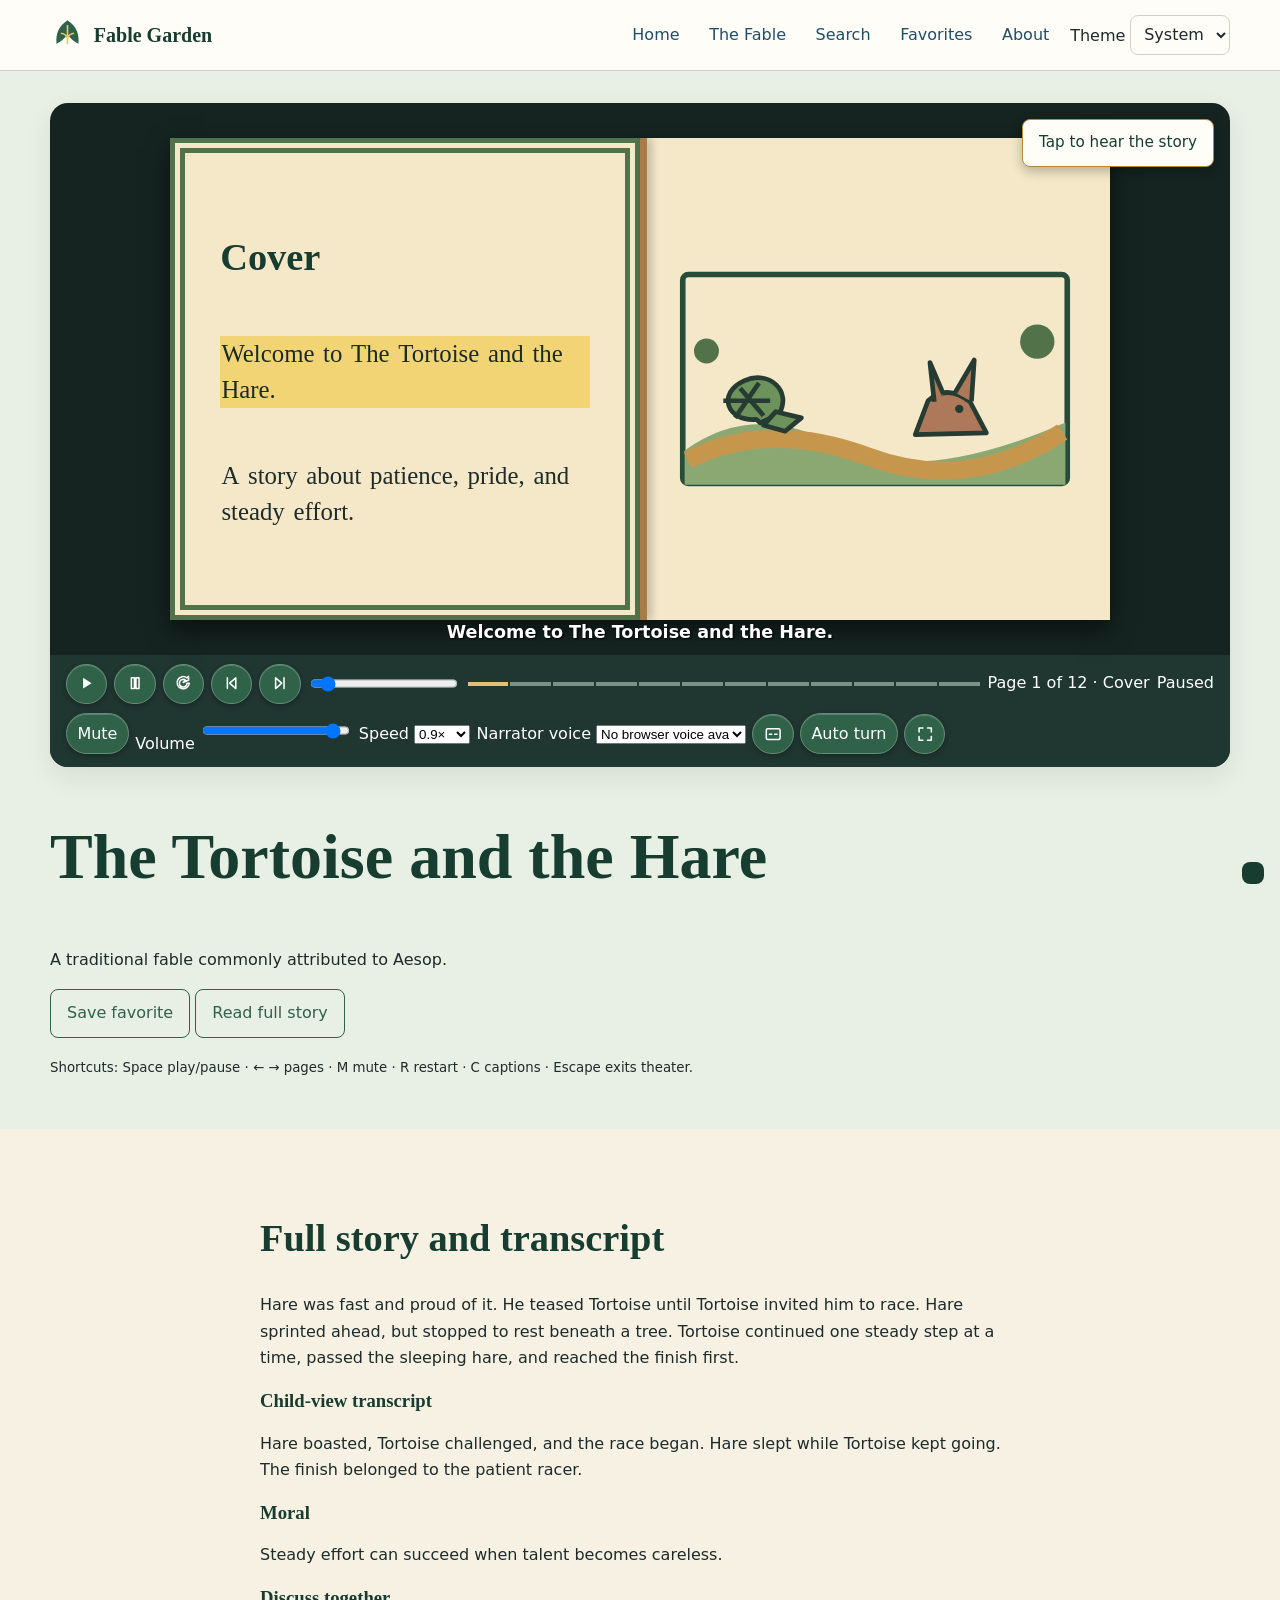
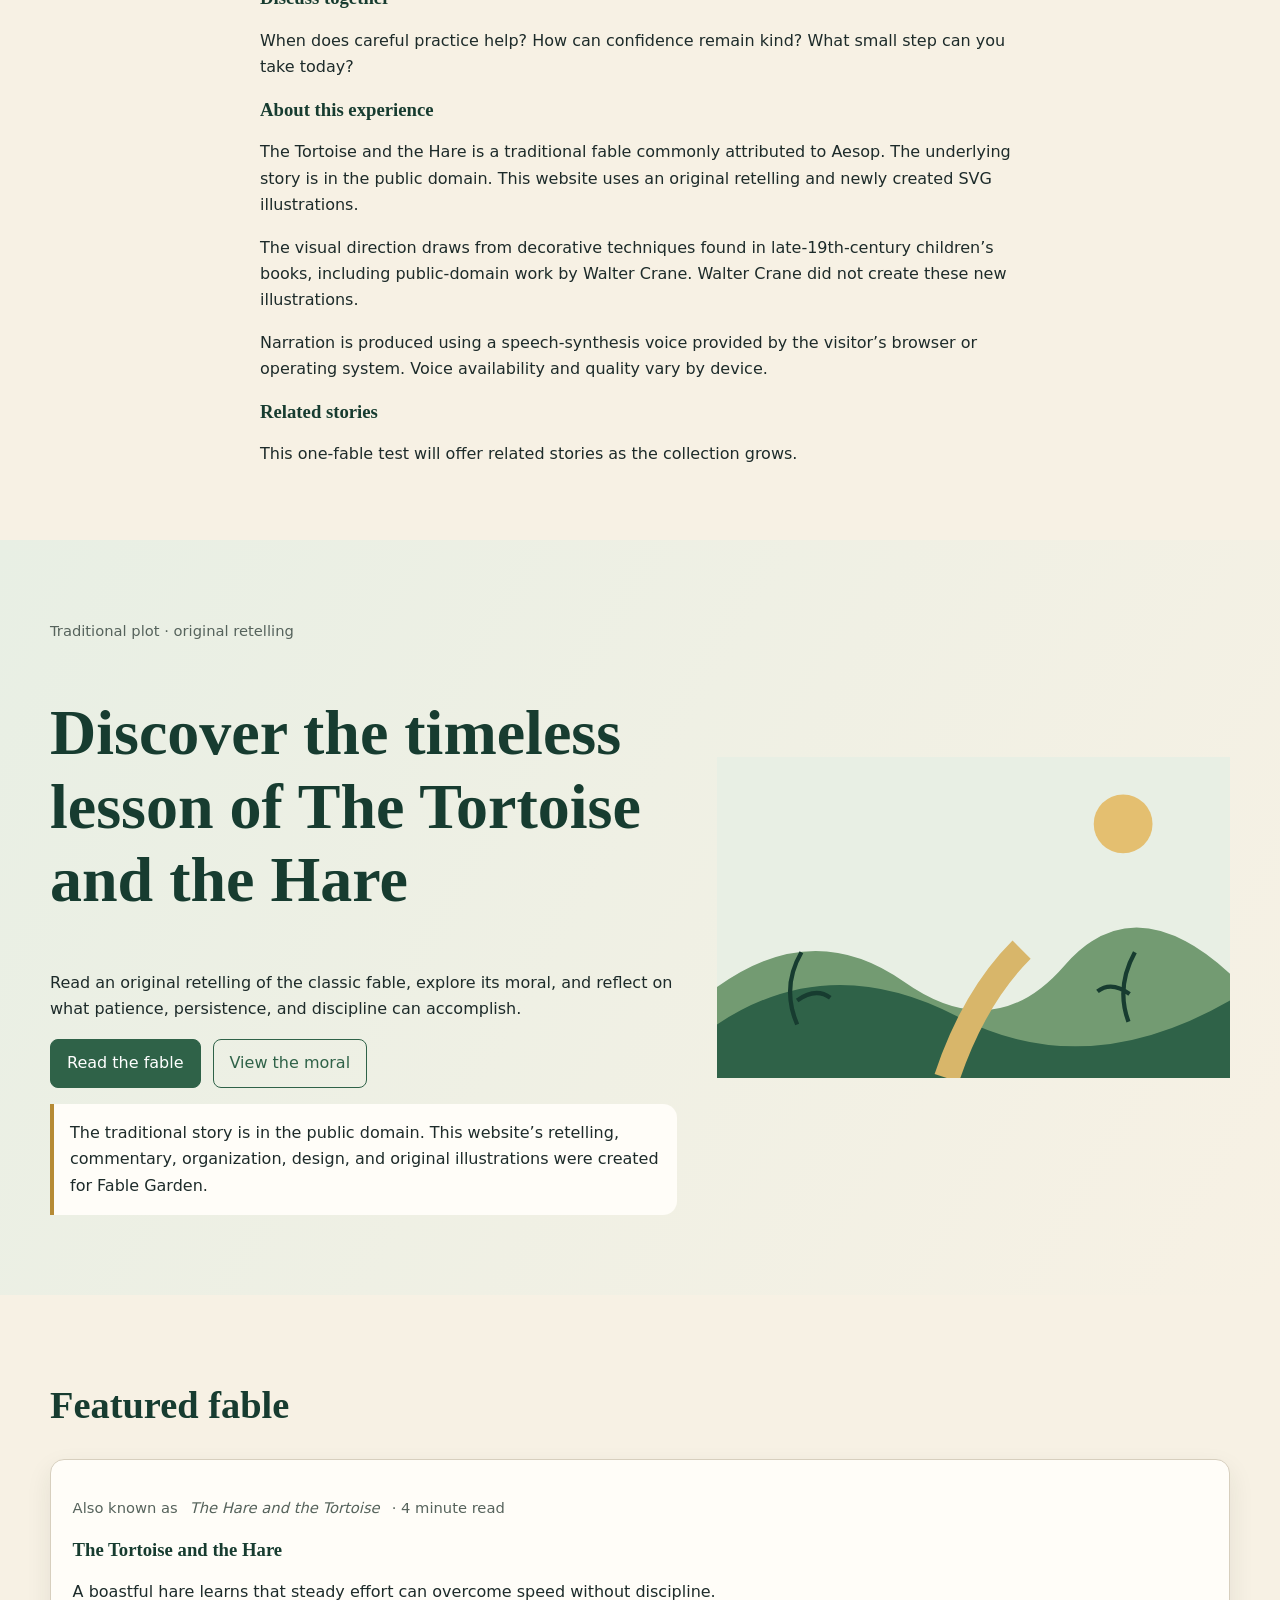
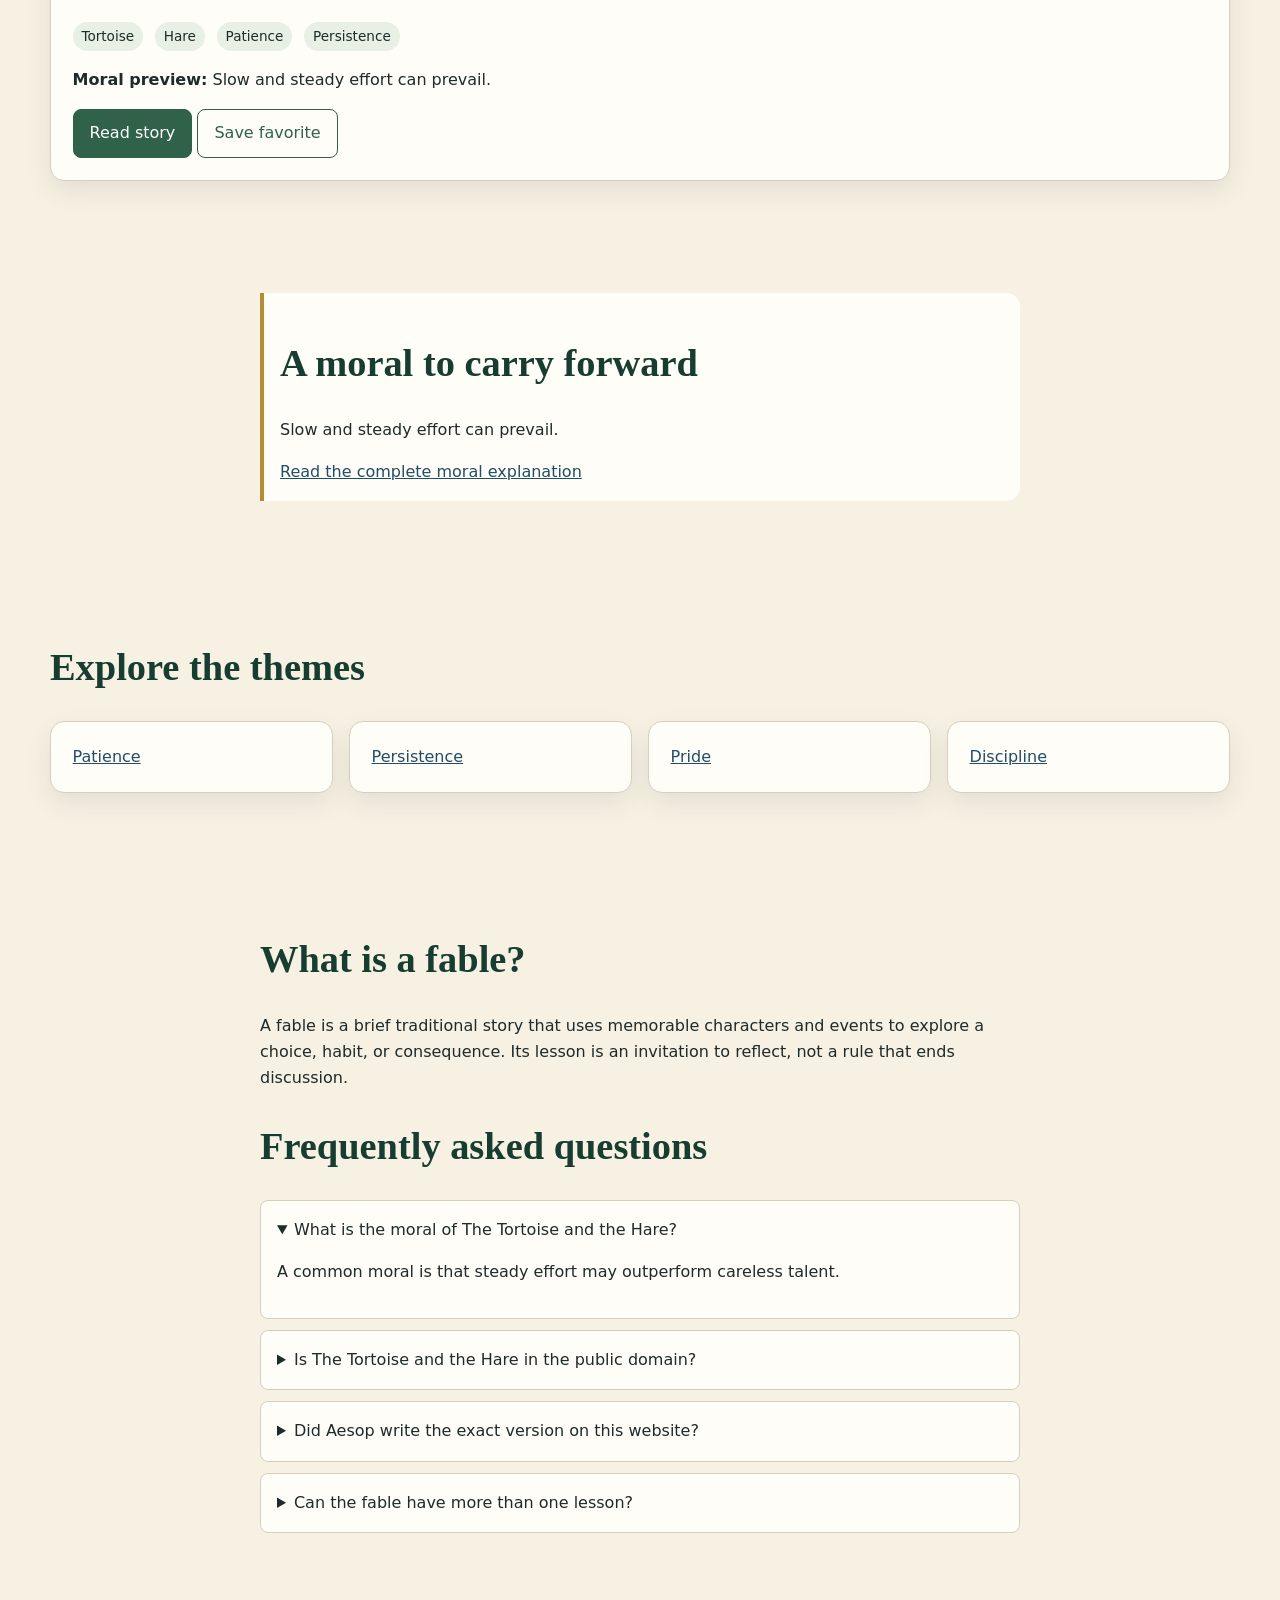
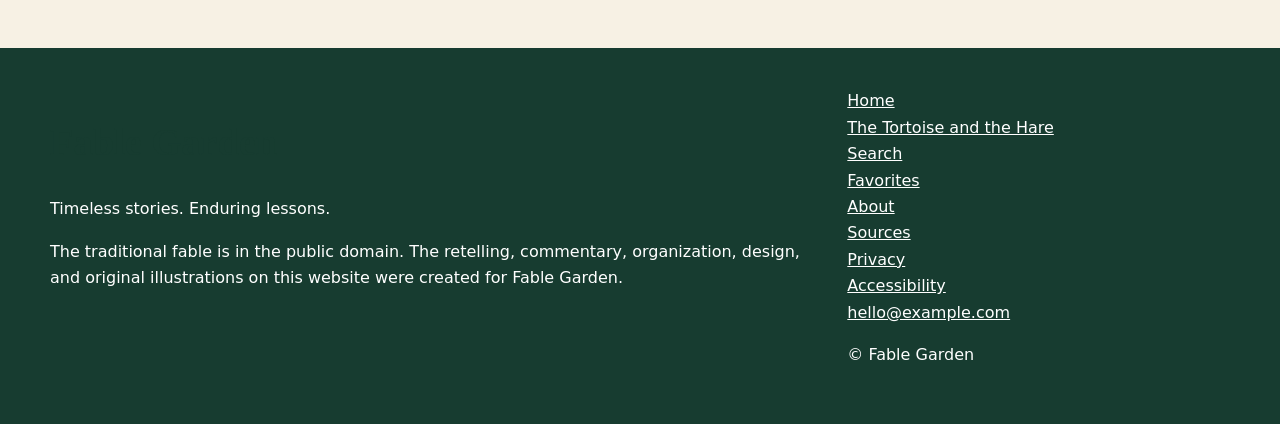
==== commit 7c01d646: "Modernize player controls and page motion" ====
--- a/fable-garden-test/index.html
+++ b/fable-garden-test/index.html
@@ -1,2 +1,2 @@
 <!doctype html><html lang="en"><head><meta charset="utf-8"><meta name="viewport" content="width=device-width, initial-scale=1"><title>The Tortoise and the Hare: Story and Moral | Fable Garden</title><meta name="description" content="Read an original retelling of The Tortoise and the Hare, explore its moral, and reflect on patience, persistence, pride, and discipline."><link rel="canonical" href="https://example.com/"><meta property="og:title" content="The Tortoise and the Hare: Story and Moral | Fable Garden"><meta property="og:description" content="Read an original retelling of The Tortoise and the Hare, explore its moral, and reflect on patience, persistence, pride, and discipline."><meta property="og:type" content="website"><meta property="og:url" content="https://example.com/"><meta property="og:image" content="https://example.com/assets/hero-garden.svg"><meta name="twitter:card" content="summary_large_image"><meta name="theme-color" content="#2f6248"><link rel="icon" href="assets/favicon.svg" type="image/svg+xml"><link rel="stylesheet" href="css/styles.css"><link rel="stylesheet" href="css/responsive.css"><link rel="stylesheet" href="css/print.css"><link rel="stylesheet" href="css/story-player.css"><link rel="stylesheet" href="css/story-print.css"><script type="application/ld+json">{"@context":"https://schema.org","@graph":[{"@type":"WebSite","name":"Fable Garden","url":"https://example.com/"},{"@type":"Organization","name":"Fable Garden","url":"https://example.com/"},{"@type":"FAQPage","mainEntity":[{"@type":"Question","name":"What is the moral of The Tortoise and the Hare?","acceptedAnswer":{"@type":"Answer","text":"A common moral is that steady effort may outperform careless talent."}},{"@type":"Question","name":"Is The Tortoise and the Hare in the public domain?","acceptedAnswer":{"@type":"Answer","text":"The traditional story is public domain; this site’s original retelling and artwork are new."}}]}</script></head>
-<body data-page="home"><a class="skip" href="#main">Skip to content</a><header class="site-header"><div class="container header-inner"><a class="brand" href="index.html"><img src="assets/logo.svg" alt="" width="35" height="35">Fable Garden</a><button class="menu-button secondary" aria-expanded="false" aria-controls="site-nav">Menu</button><nav class="site-nav" id="site-nav" aria-label="Primary"><a href="index.html">Home</a><a href="fables/tortoise-and-the-hare.html">The Fable</a><a href="search.html">Search</a><a href="favorites.html">Favorites</a><a href="about.html">About</a><label>Theme <select class="theme-select" id="theme-select" aria-label="Theme"><option value="system">System</option><option value="light">Light</option><option value="dark">Dark</option></select></label></nav></div></header><main id="main"><section class="story-watch-page" aria-labelledby="story-title"><div class="container story-player-shell"><div class="story-player" data-story-player aria-label="Interactive story player"><div class="story-stage"><div class="storybook" data-storybook></div></div><div class="captions" aria-live="polite"></div><div class="story-start-overlay" data-start-overlay><button type="button" data-start-story>Tap to hear the story</button></div><div class="story-controls"><button data-play aria-label="Play story" title="Play">Play</button><button data-pause aria-label="Pause story" title="Pause">Pause</button><button data-restart aria-label="Restart story" title="Restart">Restart</button><button data-prev aria-label="Previous page" title="Previous">Previous</button><button data-next aria-label="Next page" title="Next">Next</button><input data-progress type="range" min="0" max="11" value="0" aria-label="Story page progress"><span class="page-markers"> <span></span><span></span><span></span><span></span><span></span><span></span><span></span><span></span><span></span><span></span><span></span><span></span></span><span data-page-label>Page 1 of 12</span><span data-state>Paused</span><div class="story-settings"><button data-mute aria-label="Mute narration" title="Mute">Mute</button><label>Volume <input data-volume type="range" min="0" max="1" step=".1" value="1"></label><label>Speed <select data-speed><option value=".75">0.75×</option><option value=".9" selected>0.9×</option><option value="1">1×</option><option value="1.1">1.1×</option><option value="1.25">1.25×</option></select></label><label>Narrator voice <select data-voice></select></label><button data-captions aria-pressed="true">Captions</button><button data-autoplay aria-pressed="true">Auto turn</button><button data-theater>Theater</button></div><span class="player-status" data-player-status></span></div></div><div class="story-information"><h1 id="story-title">The Tortoise and the Hare</h1><p>A traditional fable commonly attributed to Aesop.</p><p><button class="secondary" data-favorite-id="tortoise-and-the-hare">Save favorite</button> <a class="button secondary" href="#full-story">Read full story</a></p><p><small>Shortcuts: Space play/pause · ← → pages · M mute · R restart · C captions · Escape exits theater.</small></p></div></div></section><section id="full-story" class="section story-transcript"><div class="reading"><h2>Full story and transcript</h2><p>Hare was fast and proud of it. He teased Tortoise until Tortoise invited him to race. Hare sprinted ahead, but stopped to rest beneath a tree. Tortoise continued one steady step at a time, passed the sleeping hare, and reached the finish first.</p><h3>Child-view transcript</h3><p>Hare boasted, Tortoise challenged, and the race began. Hare slept while Tortoise kept going. The finish belonged to the patient racer.</p><h3>Moral</h3><p>Steady effort can succeed when talent becomes careless.</p><h3>Discuss together</h3><p>When does careful practice help? How can confidence remain kind? What small step can you take today?</p><h3>About this experience</h3><p>The Tortoise and the Hare is a traditional fable commonly attributed to Aesop. The underlying story is in the public domain. This website uses an original retelling and newly created SVG illustrations.</p><p>The visual direction draws from decorative techniques found in late-19th-century children’s books, including public-domain work by Walter Crane. Walter Crane did not create these new illustrations.</p><p>Narration is produced using a speech-synthesis voice provided by the visitor’s browser or operating system. Voice availability and quality vary by device.</p><h3>Related stories</h3><p>This one-fable test will offer related stories as the collection grows.</p></div></section><section class="hero"><div class="container hero-grid"><div><p class="meta">Traditional plot · original retelling</p><h1>Discover the timeless lesson of The Tortoise and the Hare</h1><p>Read an original retelling of the classic fable, explore its moral, and reflect on what patience, persistence, and discipline can accomplish.</p><p class="actions"><a class="button" href="fables/tortoise-and-the-hare.html">Read the fable</a><a class="button secondary" href="fables/tortoise-and-the-hare.html#moral">View the moral</a></p><p class="notice">The traditional story is in the public domain. This website’s retelling, commentary, organization, design, and original illustrations were created for Fable Garden.</p></div><img src="assets/hero-garden.svg" alt="A quiet illustrated garden with a winding path" width="960" height="600" decoding="async"></div></section><section class="section"><div class="container"><h2>Featured fable</h2><article class="card"><p class="meta">Also known as <em>The Hare and the Tortoise</em> · 4 minute read</p><h3>The Tortoise and the Hare</h3><p>A boastful hare learns that steady effort can overcome speed without discipline.</p><div class="tags"><span class="tag">Tortoise</span><span class="tag">Hare</span><span class="tag">Patience</span><span class="tag">Persistence</span></div><p><strong>Moral preview:</strong> Slow and steady effort can prevail.</p><a class="button" href="fables/tortoise-and-the-hare.html">Read story</a> <button class="secondary" data-favorite-id="tortoise-and-the-hare" aria-pressed="false">Save favorite</button></article></div></section><section class="section" id="moral"><div class="reading callout"><h2>A moral to carry forward</h2><p>Slow and steady effort can prevail.</p><a href="fables/tortoise-and-the-hare.html#moral">Read the complete moral explanation</a></div></section><section class="section"><div class="container"><h2>Explore the themes</h2><div class="theme-grid"><a class="card" href="search.html?q=patience">Patience</a><a class="card" href="search.html?q=persistence">Persistence</a><a class="card" href="search.html?q=pride">Pride</a><a class="card" href="search.html?q=discipline">Discipline</a></div></div></section><section id="recent-section" class="section hidden"><div class="container"><h2>Recently read</h2><div id="recent-list" class="actions"></div><button id="clear-history" class="secondary">Clear history</button></div></section><section class="section"><div class="reading"><h2>What is a fable?</h2><p>A fable is a brief traditional story that uses memorable characters and events to explore a choice, habit, or consequence. Its lesson is an invitation to reflect, not a rule that ends discussion.</p><h2>Frequently asked questions</h2><div class="faq"><details open><summary>What is the moral of The Tortoise and the Hare?</summary><p>A common moral is that steady effort may outperform careless talent.</p></details><details><summary>Is The Tortoise and the Hare in the public domain?</summary><p>The traditional story is public domain; this site’s original retelling and artwork are new.</p></details><details><summary>Did Aesop write the exact version on this website?</summary><p>No. This is an original retelling of a traditional fable commonly attributed to Aesop.</p></details><details><summary>Can the fable have more than one lesson?</summary><p>Yes. Readers may also reflect on pride, attention, and underestimating others.</p></details></div></div></section></main><footer class="site-footer"><div class="container footer-grid"><div><h2>Fable Garden</h2><p>Timeless stories. Enduring lessons.</p><p>The traditional fable is in the public domain. The retelling, commentary, organization, design, and original illustrations on this website were created for Fable Garden.</p></div><div><a href="index.html">Home</a><br><a href="fables/tortoise-and-the-hare.html">The Tortoise and the Hare</a><br><a href="search.html">Search</a><br><a href="favorites.html">Favorites</a><br><a href="about.html">About</a><br><a href="sources.html">Sources</a><br><a href="privacy.html">Privacy</a><br><a href="accessibility.html">Accessibility</a><br><a href="mailto:hello@example.com">hello@example.com</a><p>© <span data-year></span> Fable Garden</p></div></div></footer><div id="notification-region" class="notification-region" aria-live="polite" aria-atomic="true"></div><script src="js/config.js" defer></script><script src="js/data.js" defer></script><script src="js/utilities.js" defer></script><script src="js/navigation.js" defer></script><script src="js/theme.js" defer></script><script src="js/search.js" defer></script><script src="js/favorites.js" defer></script><script src="js/recent.js" defer></script><script src="js/share.js" defer></script><script src="js/app.js" defer></script><script src="js/story-data.js" defer></script><script src="js/story-narration.js" defer></script><script src="js/story-book.js" defer></script><script src="js/story-controls.js" defer></script><script src="js/story-player.js" defer></script><script>document.addEventListener("DOMContentLoaded",function(){window.FableGarden.player.init()})</script></body></html>
+<body data-page="home"><a class="skip" href="#main">Skip to content</a><header class="site-header"><div class="container header-inner"><a class="brand" href="index.html"><img src="assets/logo.svg" alt="" width="35" height="35">Fable Garden</a><button class="menu-button secondary" aria-expanded="false" aria-controls="site-nav">Menu</button><nav class="site-nav" id="site-nav" aria-label="Primary"><a href="index.html">Home</a><a href="fables/tortoise-and-the-hare.html">The Fable</a><a href="search.html">Search</a><a href="favorites.html">Favorites</a><a href="about.html">About</a><label>Theme <select class="theme-select" id="theme-select" aria-label="Theme"><option value="system">System</option><option value="light">Light</option><option value="dark">Dark</option></select></label></nav></div></header><main id="main"><section class="story-watch-page" aria-labelledby="story-title"><div class="container story-player-shell"><div class="story-player" data-story-player aria-label="Interactive story player"><div class="story-stage"><div class="storybook" data-storybook></div></div><div class="captions" aria-live="polite"></div><div class="story-start-overlay" data-start-overlay><button type="button" data-start-story>Tap to hear the story</button></div><div class="story-controls"><button data-play aria-label="Play story" title="Play"><svg viewBox="0 0 24 24" aria-hidden="true"><path d="M8 5v14l11-7z"/></svg><span class="sr-only">Play</span></button><button data-pause aria-label="Pause story" title="Pause"><svg viewBox="0 0 24 24" aria-hidden="true"><path d="M7 5h4v14H7zm6 0h4v14h-4z"/></svg><span class="sr-only">Pause</span></button><button data-restart aria-label="Restart story" title="Restart"><svg viewBox="0 0 24 24" aria-hidden="true"><path d="M19 8V3l-2 2A8 8 0 1 0 20 12h-3a5 5 0 1 1-1.8-3.8L12 11z"/></svg><span class="sr-only">Restart</span></button><button data-prev aria-label="Previous page" title="Previous"><svg viewBox="0 0 24 24" aria-hidden="true"><path d="M7 5v14m3-7 8 7V5z"/></svg><span class="sr-only">Previous</span></button><button data-next aria-label="Next page" title="Next"><svg viewBox="0 0 24 24" aria-hidden="true"><path d="M17 5v14m-3-7-8 7V5z"/></svg><span class="sr-only">Next</span></button><input data-progress type="range" min="0" max="11" value="0" aria-label="Story page progress"><span class="page-markers"> <span></span><span></span><span></span><span></span><span></span><span></span><span></span><span></span><span></span><span></span><span></span><span></span></span><span data-page-label>Page 1 of 12</span><span data-state>Paused</span><div class="story-settings"><button data-mute aria-label="Mute narration" title="Mute"><svg viewBox="0 0 24 24" aria-hidden="true"><path d="M4 10h4l5-4v12l-5-4H4zm12-2 5 8m0-8-5 8"/></svg><span class="sr-only">Mute</span></button><label>Volume <input data-volume type="range" min="0" max="1" step=".1" value="1"></label><label>Speed <select data-speed><option value=".75">0.75×</option><option value=".9" selected>0.9×</option><option value="1">1×</option><option value="1.1">1.1×</option><option value="1.25">1.25×</option></select></label><label>Narrator voice <select data-voice></select></label><button data-captions aria-pressed="true"><svg viewBox="0 0 24 24" aria-hidden="true"><rect x="3" y="5" width="18" height="14" rx="2"/><path d="M7 12h3m4 0h3"/></svg><span class="sr-only">Captions</span></button><button data-autoplay aria-pressed="true">Auto turn</button><button data-theater><svg viewBox="0 0 24 24" aria-hidden="true"><path d="M4 9V4h5M15 4h5v5M20 15v5h-5M9 20H4v-5"/></svg><span class="sr-only">Theater</span></button></div><span class="player-status" data-player-status></span></div></div><div class="story-information"><h1 id="story-title">The Tortoise and the Hare</h1><p>A traditional fable commonly attributed to Aesop.</p><p><button class="secondary" data-favorite-id="tortoise-and-the-hare">Save favorite</button> <a class="button secondary" href="#full-story">Read full story</a></p><p><small>Shortcuts: Space play/pause · ← → pages · M mute · R restart · C captions · Escape exits theater.</small></p></div></div></section><section id="full-story" class="section story-transcript"><div class="reading"><h2>Full story and transcript</h2><p>Hare was fast and proud of it. He teased Tortoise until Tortoise invited him to race. Hare sprinted ahead, but stopped to rest beneath a tree. Tortoise continued one steady step at a time, passed the sleeping hare, and reached the finish first.</p><h3>Child-view transcript</h3><p>Hare boasted, Tortoise challenged, and the race began. Hare slept while Tortoise kept going. The finish belonged to the patient racer.</p><h3>Moral</h3><p>Steady effort can succeed when talent becomes careless.</p><h3>Discuss together</h3><p>When does careful practice help? How can confidence remain kind? What small step can you take today?</p><h3>About this experience</h3><p>The Tortoise and the Hare is a traditional fable commonly attributed to Aesop. The underlying story is in the public domain. This website uses an original retelling and newly created SVG illustrations.</p><p>The visual direction draws from decorative techniques found in late-19th-century children’s books, including public-domain work by Walter Crane. Walter Crane did not create these new illustrations.</p><p>Narration is produced using a speech-synthesis voice provided by the visitor’s browser or operating system. Voice availability and quality vary by device.</p><h3>Related stories</h3><p>This one-fable test will offer related stories as the collection grows.</p></div></section><section class="hero"><div class="container hero-grid"><div><p class="meta">Traditional plot · original retelling</p><h1>Discover the timeless lesson of The Tortoise and the Hare</h1><p>Read an original retelling of the classic fable, explore its moral, and reflect on what patience, persistence, and discipline can accomplish.</p><p class="actions"><a class="button" href="fables/tortoise-and-the-hare.html">Read the fable</a><a class="button secondary" href="fables/tortoise-and-the-hare.html#moral">View the moral</a></p><p class="notice">The traditional story is in the public domain. This website’s retelling, commentary, organization, design, and original illustrations were created for Fable Garden.</p></div><img src="assets/hero-garden.svg" alt="A quiet illustrated garden with a winding path" width="960" height="600" decoding="async"></div></section><section class="section"><div class="container"><h2>Featured fable</h2><article class="card"><p class="meta">Also known as <em>The Hare and the Tortoise</em> · 4 minute read</p><h3>The Tortoise and the Hare</h3><p>A boastful hare learns that steady effort can overcome speed without discipline.</p><div class="tags"><span class="tag">Tortoise</span><span class="tag">Hare</span><span class="tag">Patience</span><span class="tag">Persistence</span></div><p><strong>Moral preview:</strong> Slow and steady effort can prevail.</p><a class="button" href="fables/tortoise-and-the-hare.html">Read story</a> <button class="secondary" data-favorite-id="tortoise-and-the-hare" aria-pressed="false">Save favorite</button></article></div></section><section class="section" id="moral"><div class="reading callout"><h2>A moral to carry forward</h2><p>Slow and steady effort can prevail.</p><a href="fables/tortoise-and-the-hare.html#moral">Read the complete moral explanation</a></div></section><section class="section"><div class="container"><h2>Explore the themes</h2><div class="theme-grid"><a class="card" href="search.html?q=patience">Patience</a><a class="card" href="search.html?q=persistence">Persistence</a><a class="card" href="search.html?q=pride">Pride</a><a class="card" href="search.html?q=discipline">Discipline</a></div></div></section><section id="recent-section" class="section hidden"><div class="container"><h2>Recently read</h2><div id="recent-list" class="actions"></div><button id="clear-history" class="secondary">Clear history</button></div></section><section class="section"><div class="reading"><h2>What is a fable?</h2><p>A fable is a brief traditional story that uses memorable characters and events to explore a choice, habit, or consequence. Its lesson is an invitation to reflect, not a rule that ends discussion.</p><h2>Frequently asked questions</h2><div class="faq"><details open><summary>What is the moral of The Tortoise and the Hare?</summary><p>A common moral is that steady effort may outperform careless talent.</p></details><details><summary>Is The Tortoise and the Hare in the public domain?</summary><p>The traditional story is public domain; this site’s original retelling and artwork are new.</p></details><details><summary>Did Aesop write the exact version on this website?</summary><p>No. This is an original retelling of a traditional fable commonly attributed to Aesop.</p></details><details><summary>Can the fable have more than one lesson?</summary><p>Yes. Readers may also reflect on pride, attention, and underestimating others.</p></details></div></div></section></main><footer class="site-footer"><div class="container footer-grid"><div><h2>Fable Garden</h2><p>Timeless stories. Enduring lessons.</p><p>The traditional fable is in the public domain. The retelling, commentary, organization, design, and original illustrations on this website were created for Fable Garden.</p></div><div><a href="index.html">Home</a><br><a href="fables/tortoise-and-the-hare.html">The Tortoise and the Hare</a><br><a href="search.html">Search</a><br><a href="favorites.html">Favorites</a><br><a href="about.html">About</a><br><a href="sources.html">Sources</a><br><a href="privacy.html">Privacy</a><br><a href="accessibility.html">Accessibility</a><br><a href="mailto:hello@example.com">hello@example.com</a><p>© <span data-year></span> Fable Garden</p></div></div></footer><div id="notification-region" class="notification-region" aria-live="polite" aria-atomic="true"></div><script src="js/config.js" defer></script><script src="js/data.js" defer></script><script src="js/utilities.js" defer></script><script src="js/navigation.js" defer></script><script src="js/theme.js" defer></script><script src="js/search.js" defer></script><script src="js/favorites.js" defer></script><script src="js/recent.js" defer></script><script src="js/share.js" defer></script><script src="js/app.js" defer></script><script src="js/story-data.js" defer></script><script src="js/story-narration.js" defer></script><script src="js/story-book.js" defer></script><script src="js/story-controls.js" defer></script><script src="js/story-player.js" defer></script><script>document.addEventListener("DOMContentLoaded",function(){window.FableGarden.player.init()})</script></body></html>
--- a/fable-garden-test/css/story-player.css
+++ b/fable-garden-test/css/story-player.css
@@ -1 +1,14 @@
 .story-watch-page{padding:2rem 0;background:var(--surface-alt)}.story-player{background:#152421;color:#fff;aspect-ratio:16/9;max-height:760px;position:relative;border-radius:18px;overflow:hidden;box-shadow:var(--shadow)}.story-stage{height:calc(100% - 112px);display:grid;place-items:center;padding:1.2rem}.storybook{height:94%;width:min(88%,940px);display:grid;grid-template-columns:1fr 1fr;background:#f5e8c9;color:#1d2b2a;box-shadow:0 10px 22px #0008;position:relative;transform-origin:center;transition:transform .65s ease,opacity .65s}.storybook.turn{transform:rotateY(-8deg);opacity:.7}.storybook:after{content:"";position:absolute;left:50%;height:100%;border-left:7px solid #a67b45;box-shadow:4px 0 8px #0004}.book-copy,.book-art{padding:clamp(.8rem,3vw,2.2rem);min-width:0}.book-copy{display:flex;flex-direction:column;justify-content:center;border:15px double #527249}.book-copy p{font:clamp(1rem,2.2vw,1.55rem)/1.45 Georgia,serif}.book-art img{width:100%;height:100%;object-fit:contain}.currently-spoken{background:#f3d475;color:#172c27}.story-controls{height:112px;padding:.55rem 1rem;display:flex;flex-wrap:wrap;align-items:center;gap:.45rem;background:#203631}.story-controls button{padding:.4rem .65rem}.story-controls input[type=range]{min-width:90px}.story-controls select{max-width:150px}.story-start-overlay{position:absolute;inset:0;display:grid;place-items:center;background:#10201dcc;z-index:2}.story-start-overlay button{font-size:1.1rem}.story-player.is-theater{position:fixed;inset:1rem;z-index:30;aspect-ratio:auto;max-height:none}.captions{position:absolute;left:8%;right:8%;bottom:120px;text-align:center;font-weight:bold;font-size:1.1rem;text-shadow:1px 1px 2px #000}.player-status{font-size:.85rem}.story-settings{display:flex;gap:.4rem;align-items:center}.page-markers{display:flex;gap:2px;flex:1}.page-markers span{height:4px;flex:1;background:#799287}.page-markers .active{background:#e4bf70}@media(max-width:700px){.story-player{aspect-ratio:4/5}.story-stage{height:calc(100% - 175px)}.storybook{grid-template-columns:1fr;width:90%;height:96%}.book-art{display:none}.storybook:after{display:none}.story-controls{height:175px}.story-settings{width:100%}.story-player.is-theater{inset:0}.captions{bottom:185px}}@media(prefers-reduced-motion:reduce){.storybook{transition:opacity .1s!important}}
+/* Keep the optional audio-consent prompt visible without obscuring the illustrated book. */
+.story-start-overlay{inset:auto;top:1rem;right:1rem;display:block;background:transparent;pointer-events:none}.story-start-overlay button{pointer-events:auto;background:var(--surface);color:var(--dark-green);border-color:var(--gold);box-shadow:0 4px 12px #0004;font-size:.95rem}.story-start-overlay button:hover{background:var(--surface-alt)}@media(max-width:700px){.story-start-overlay{top:.7rem;right:.7rem}.story-start-overlay button{font-size:.85rem;padding:.5rem .65rem}}
+/* A paper leaf turns across the spread; content is replaced only when its turn finishes. */
+.storybook{overflow:hidden;perspective:1600px}.storybook.turn:before{content:"";position:absolute;inset:0 auto 0 50%;width:50%;z-index:5;background:linear-gradient(90deg,#ead9af,#fff5d8 48%,#d5bd82);border-left:5px solid #8b6840;transform-origin:left center;backface-visibility:hidden;animation:fable-page-turn .62s cubic-bezier(.42,0,.2,1) forwards;pointer-events:none}@keyframes fable-page-turn{0%{transform:rotateY(0deg);box-shadow:-4px 0 10px #0004}48%{transform:rotateY(-88deg);box-shadow:-22px 0 25px #0008}100%{transform:rotateY(-180deg);box-shadow:0 0 0 transparent}}@media(prefers-reduced-motion:reduce){.storybook.turn:before{animation:fable-page-fade .12s linear forwards}@keyframes fable-page-fade{from{opacity:1}to{opacity:0}}}
+/* The leaf flexes and catches light during the turn instead of moving as a flat linear panel. */
+.storybook.turn:before{animation:fable-page-turn .68s cubic-bezier(.32,.05,.18,1) forwards;clip-path:polygon(0 0,100% 0,100% 100%,0 100%)}
+@keyframes fable-page-turn{0%{transform:rotateY(0deg) skewY(0);clip-path:polygon(0 0,100% 0,100% 100%,0 100%);box-shadow:-4px 0 10px #0004}24%{transform:rotateY(-28deg) skewY(2deg);clip-path:polygon(0 0,100% 3%,96% 97%,0 100%);box-shadow:-16px 0 20px #0007}58%{transform:rotateY(-105deg) skewY(-3deg);clip-path:polygon(0 4%,100% 0,100% 100%,0 96%);box-shadow:-30px 0 32px #0009}100%{transform:rotateY(-180deg) skewY(0);clip-path:polygon(0 0,100% 0,100% 100%,0 100%);box-shadow:0 0 0 transparent}}
+.spoken-word{border-radius:.16em;padding:0 .05em;transition:background-color .12s ease,color .12s ease}.spoken-word.currently-word{background:#f3d475;color:#172c27;box-shadow:0 1px 0 #b68b35}.currently-spoken .spoken-word{background:transparent}
+@media(prefers-reduced-motion:reduce){.storybook.turn:before{animation:fable-page-fade .12s linear forwards}.spoken-word{transition:none}}
+/* Player controls use compact original SVG glyphs rather than text-heavy boxes. */
+.story-controls button{display:inline-grid;place-items:center;min-width:2.5rem;min-height:2.5rem;border-radius:999px;background:#2f6248;border-color:#638d76;box-shadow:inset 0 1px #ffffff33,0 2px 5px #0004}.story-controls button:hover{background:#497d5e}.story-controls button svg{width:1.15rem;height:1.15rem;fill:none;stroke:currentColor;stroke-width:2;stroke-linecap:round;stroke-linejoin:round}.story-controls button[data-play] svg{fill:currentColor;stroke:none}.sr-only{position:absolute;width:1px;height:1px;overflow:hidden;clip:rect(0,0,0,0);white-space:nowrap}.currently-spoken .spoken-word{background:transparent}.currently-spoken .spoken-word.currently-word{background:#f3d475;color:#172c27;box-shadow:0 1px 0 #b68b35;transform:translateY(-.06em)}
+/* The page is a distinct paper sheet: its edge bends, travels across the spine, and reveals the next illustrated spread. */
+.storybook.turn:before{width:52%;background:linear-gradient(90deg,#d9bd7a 0%,#fff8df 18%,#f1dfaf 67%,#b89659 100%);animation:fable-page-turn .78s cubic-bezier(.2,.72,.15,1) forwards}.storybook.turn{transform:none;opacity:1}@keyframes fable-page-turn{0%{transform:rotateY(0) skewY(0) translateX(0);clip-path:polygon(0 0,100% 0,100% 100%,0 100%);filter:brightness(1)}18%{transform:rotateY(-20deg) skewY(3deg) translateX(2%);clip-path:polygon(0 0,100% 4%,96% 96%,0 100%);filter:brightness(1.08)}53%{transform:rotateY(-92deg) skewY(-5deg) translateX(4%);clip-path:polygon(2% 4%,100% 0,98% 100%,0 96%);filter:brightness(.85)}78%{transform:rotateY(-150deg) skewY(2deg) translateX(1%);clip-path:polygon(1% 0,100% 3%,100% 97%,0 100%)}100%{transform:rotateY(-180deg) skewY(0) translateX(0);clip-path:polygon(0 0,100% 0,100% 100%,0 100%);filter:brightness(1)}}
